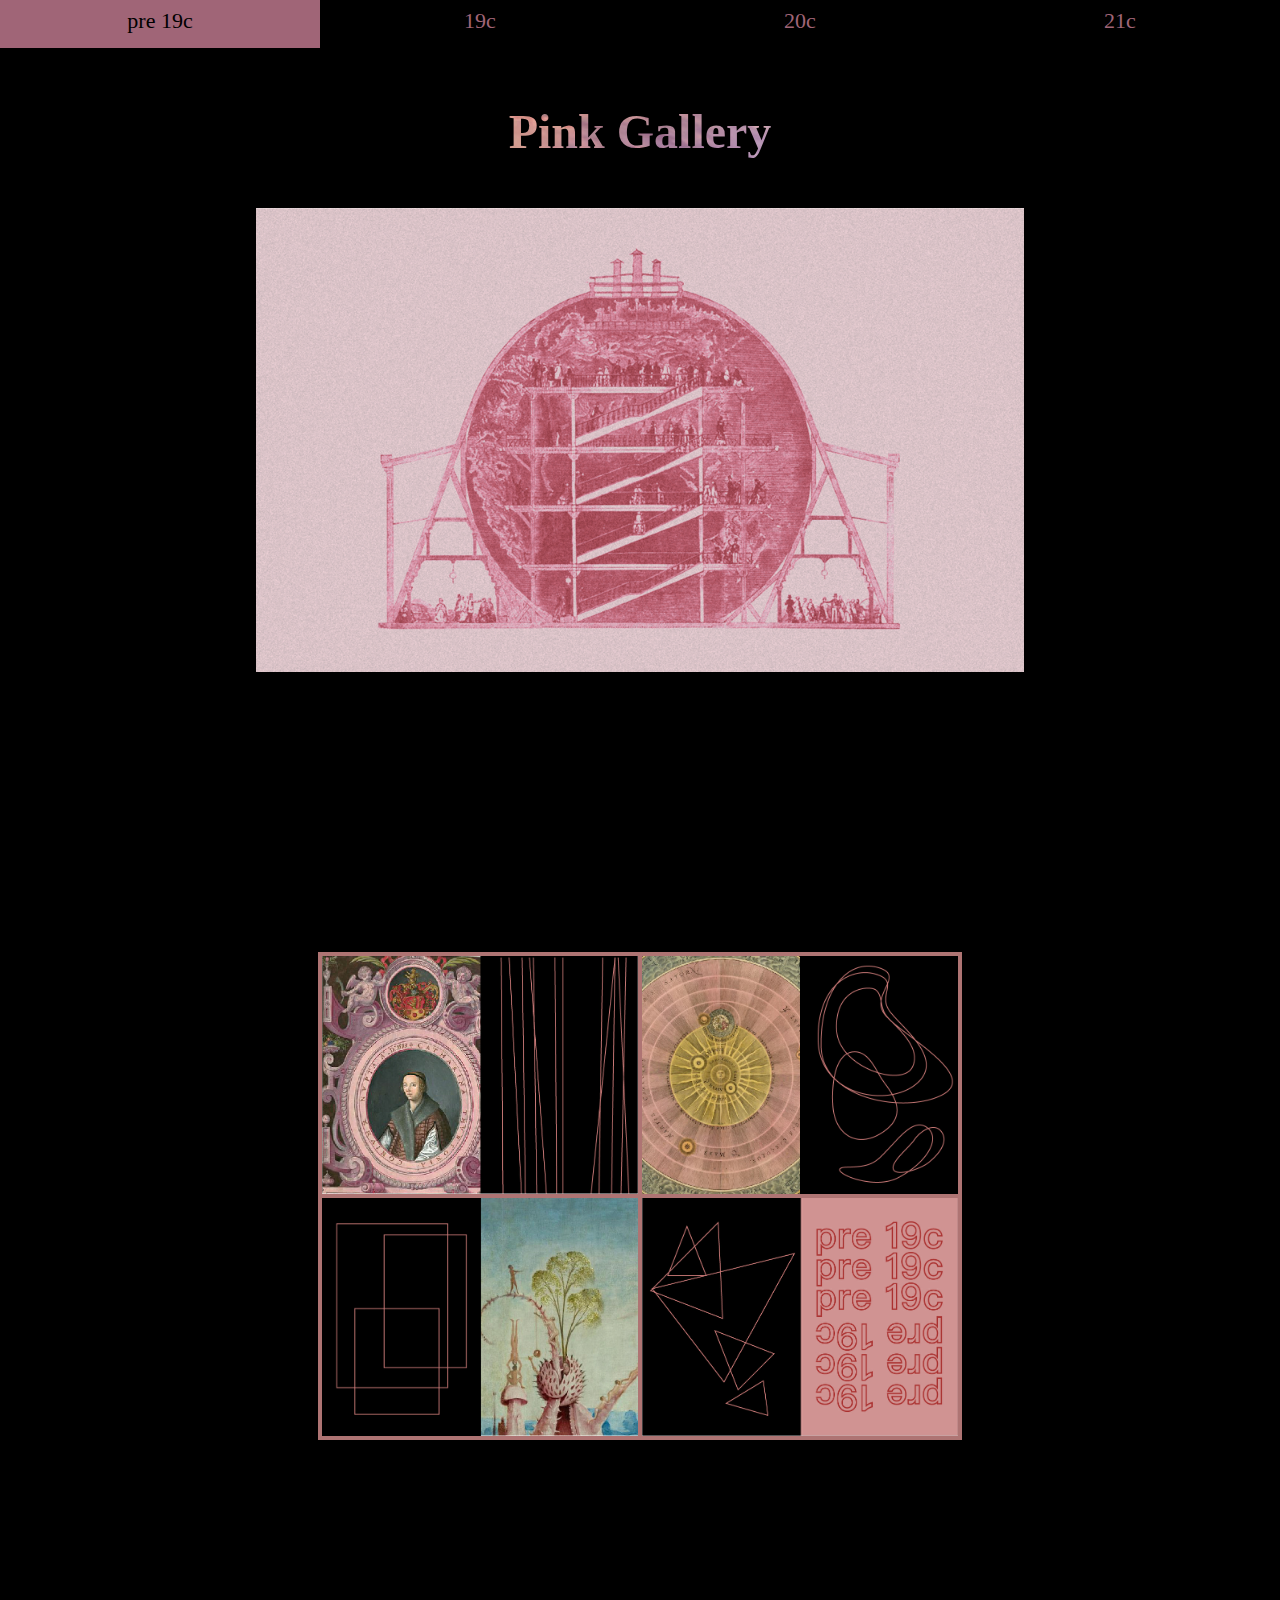
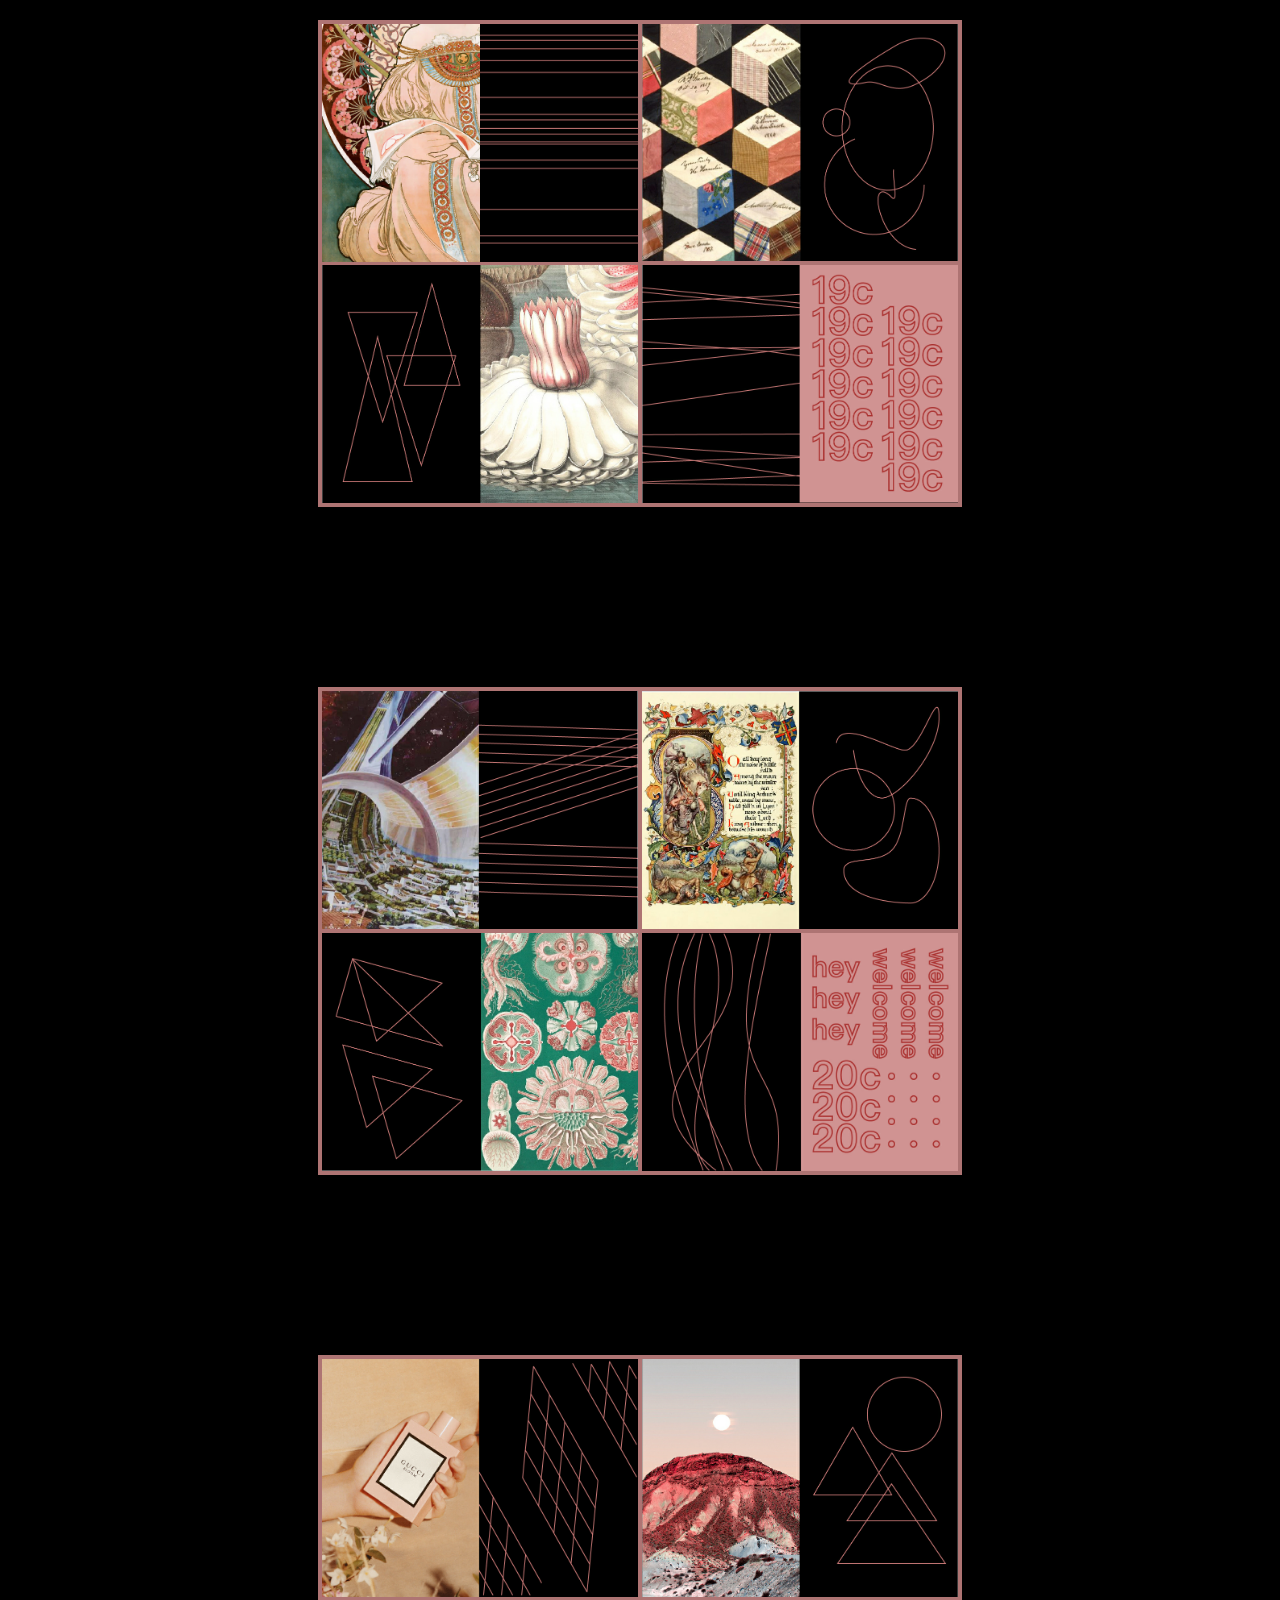
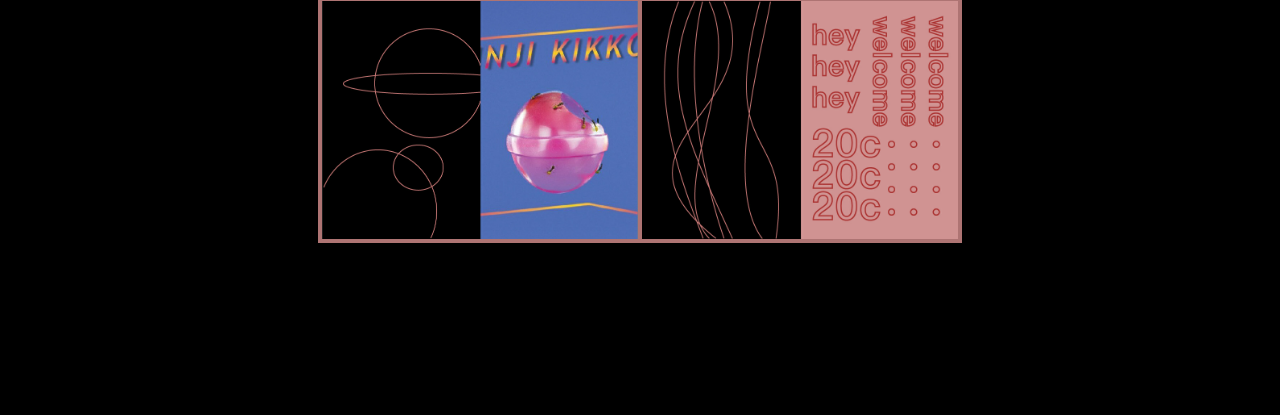
==== index.html @ cbc2d88f "update" ====
<head>
    <title>Pink Gallery</title>
    <link rel="stylesheet" href="css/css.css"/>
</head>
<body>
    <div class="root">
        <header>
            <div class="nav_items" id="nav_pre19c" data-index="0">pre 19c</div>
            <div class="nav_items" id="nav_19c" data-index="1">19c</div>
            <div class="nav_items" id="nav_20c" data-index="2">20c</div>
            <div class="nav_items" id="nav_21c" data-index="3">21c</div>
        </header>
        <div class="replace"></div>
        <div class="headline" id="headline">
            <p>Pink Gallery</p>
        </div>
        <div class="head_img_container"><img src="img/center.png"/></div>
        <div class="content_container">
            <div id="pre_19c" class="content_box">
                <div class="content">
                    <div class="content_description">
                        <h4>HZYTQL</h4>
                        <h5>HZY NB</h5>
                    </div>
                    <img src="img/pre19c1.png"/>
                </div>
                <div class="content">
                    <div class="content_description">
                        <h4>HZYTQL</h4>
                        <h5>HZY NB</h5>
                    </div>
                    <img src="img/pre19c2.png"/>
                </div>
                <div class="content">
                    <div class="content_description">
                        <h4>HZYTQL</h4>
                        <h5>HZY NB</h5>
                    </div>
                    <img src="img/pre19c3.png"/>
                </div>
                <div class="content">
                    <div class="content_description">
                        <h3>View all about<br>pre 19c</h3>
                    </div>
                    <img src="img/pre19c4.png"/>
                </div>
            </div>
        </div>
        <div class="content_container">
            <div id="19c" class="content_box">
                <div class="content">
                    <div class="content_description">
                        <h4>HZYTQL</h4>
                        <h5>HZY NB</h5>
                    </div>
                    <img src="img/19c1.png"/>
                </div>
                <div class="content">
                    <div class="content_description">
                        <h4>HZYTQL</h4>
                        <h5>HZY NB</h5>
                    </div>
                    <img src="img/19c2.png"/>
                </div>
                <div class="content">
                    <div class="content_description">
                        <h4>HZYTQL</h4>
                        <h5>HZY NB</h5>
                    </div>
                    <img src="img/19c3.png"/>
                </div>
                <div class="content">
                    <div class="content_description">
                        <h3>View all about<br>19c</h3>
                    </div>
                    <img src="img/19c4.png"/>
                </div>
            </div>
        </div>
        <div class="content_container">
            <div id="20c" class="content_box">
                <div class="content">
                    <div class="content_description">
                        <h4>HZYTQL</h4>
                        <h5>HZY NB</h5>
                    </div>
                    <img src="img/20c1.png"/>
                </div>
                <div class="content">
                    <div class="content_description">
                        <h4>HZYTQL</h4>
                        <h5>HZY NB</h5>
                    </div>
                    <img src="img/20c2.png"/>
                </div>
                <div class="content">
                    <div class="content_description">
                        <h4>HZYTQL</h4>
                        <h5>HZY NB</h5>
                    </div>
                    <img src="img/20c3.png"/>
                </div>
                <div class="content">
                    <div class="content_description">
                        <h3>View all about<br>20c</h3>
                    </div>
                    <img src="img/20c4.png"/>
                </div>
            </div>
        </div>
        <div class="content_container">
            <div id="21c" class="content_box">
                <div class="content">
                    <div class="content_description">
                        <h4>HZYTQL</h4>
                        <h5>HZY NB</h5>
                    </div>
                    <img src="img/21c1.png"/>
                </div>
                <div class="content">
                    <div class="content_description">
                        <h4>HZYTQL</h4>
                        <h5>HZY NB</h5>
                    </div>
                    <img src="img/21c2.png"/>
                </div>
                <div class="content">
                    <div class="content_description">
                        <h4>HZYTQL</h4>
                        <h5>HZY NB</h5>
                    </div>
                    <img src="img/21c3.png"/>
                </div>
                <div class="content">
                    <div class="content_description">
                        <h3>View all about<br>21c</h3>
                    </div>
                    <img src="img/20c4.png"/>
                </div>
            </div>
        </div>
        <footer></footer>
    </div>
<script src="js/scroll.js"></script>
</body>
---- css/css.css ----
@font-face {
    font-family: skia;
    src: url('../font/skia.woff');
}

body {
    background: black;
    color: white;
    transition: all .6s cubic-bezier(.33, .63, .65, .99);
    -webkit-font-smoothing: antialiased;
}

header {
    display: grid;
    grid-template-columns: 25% 25% 25% 25%;
    text-align: center;
    color: #a06577;
    background: rgba(0, 0, 0, 0.7);
    position: fixed;
    top: 0;
    left: 0;
    width: 100vw;
    height: 48px;
    transition: all .6s cubic-bezier(.33, .63, .65, .99);
    z-index: 100;
}

header:hover {
    background: black;
}

.nav_items:hover {
    background: #a06577;
    color: black;
}

.nav_items {
    padding-top: 8px;
    cursor: hand;
    height: 40px;
    font-size: 22px;
    transition: all .6s cubic-bezier(.33, .63, .65, .99);
}

.replace {
    height: 48px;
}

.headline {
    background-image: url("../img/linear.png");
    background-position: center;
    -webkit-background-clip: text;
    font-size: 48px;
    text-align: center;
    margin: 32px auto;
    font-weight: 700;
    height: 72px;
    color: transparent !important;
}

.headline > p {
    width: 100%;
    height: 100%;
    color: transparent !important;
}

.head_img_container {
    text-align: center;
    margin-bottom: 280px;
}

.head_img_container > img {
    width: 60vw;
}

.content_container {
    text-align: center;
    margin-top: 180px;
}

.content_box {
    margin: 0 auto;
    display: grid;
    grid-template-columns: 50% 50%;
    grid-template-rows: 50% 50%;
    border: 2px solid #ae7473;
    width: 50vw;
}

.content {
    position: relative;
    border: 2px solid #ae7473;
    background: black;
}

.content > img {
    width: 100%;
}

.content:hover .content_description {
    opacity: 1;
}

.content_description {
    opacity: 0;
    cursor: default;
    text-align: left;
    background: rgba(174, 116, 115, .8);
    width: 100%;
    height: 100%;
    position: absolute;
    transition: opacity .6s cubic-bezier(.33, .63, .65, .99);
}

.content_description > h3 {
    font-family: skia, Arial, sans-serif;
    font-size: 38px;
    margin-left: 18px;
    margin-top: 32px;
    line-height: 65px;
    font-weight: 100;
}

.content_description > h4 {
    font-family: skia, Arial, sans-serif;
    font-size: 30px;
    margin-left: 18px;
    margin-top: 32px;
    font-weight: 100;
}

.content_description > h5 {
    font-family: skia, Arial, sans-serif;
    font-size: 20px;
    margin-left: 18px;
    margin-top: 32px;
    font-weight: 100;
}

footer {
    height: 164px;
}
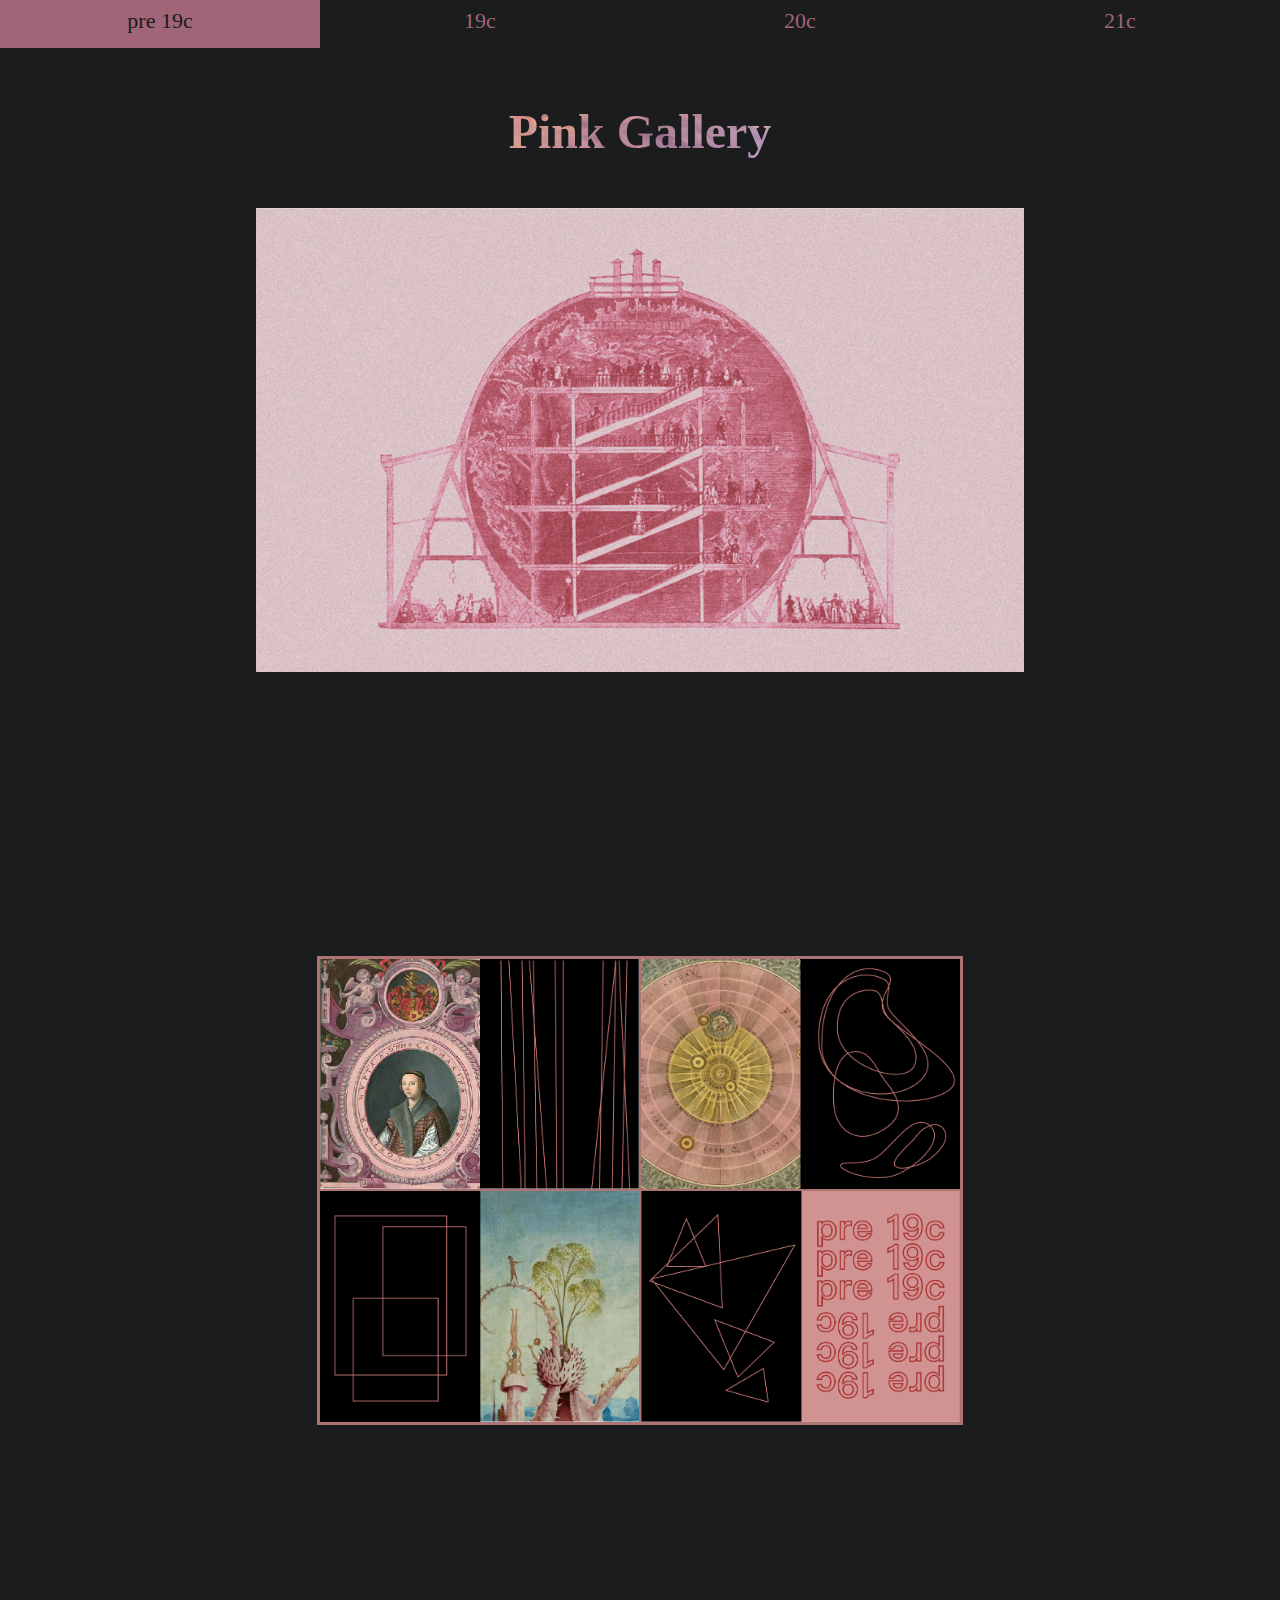
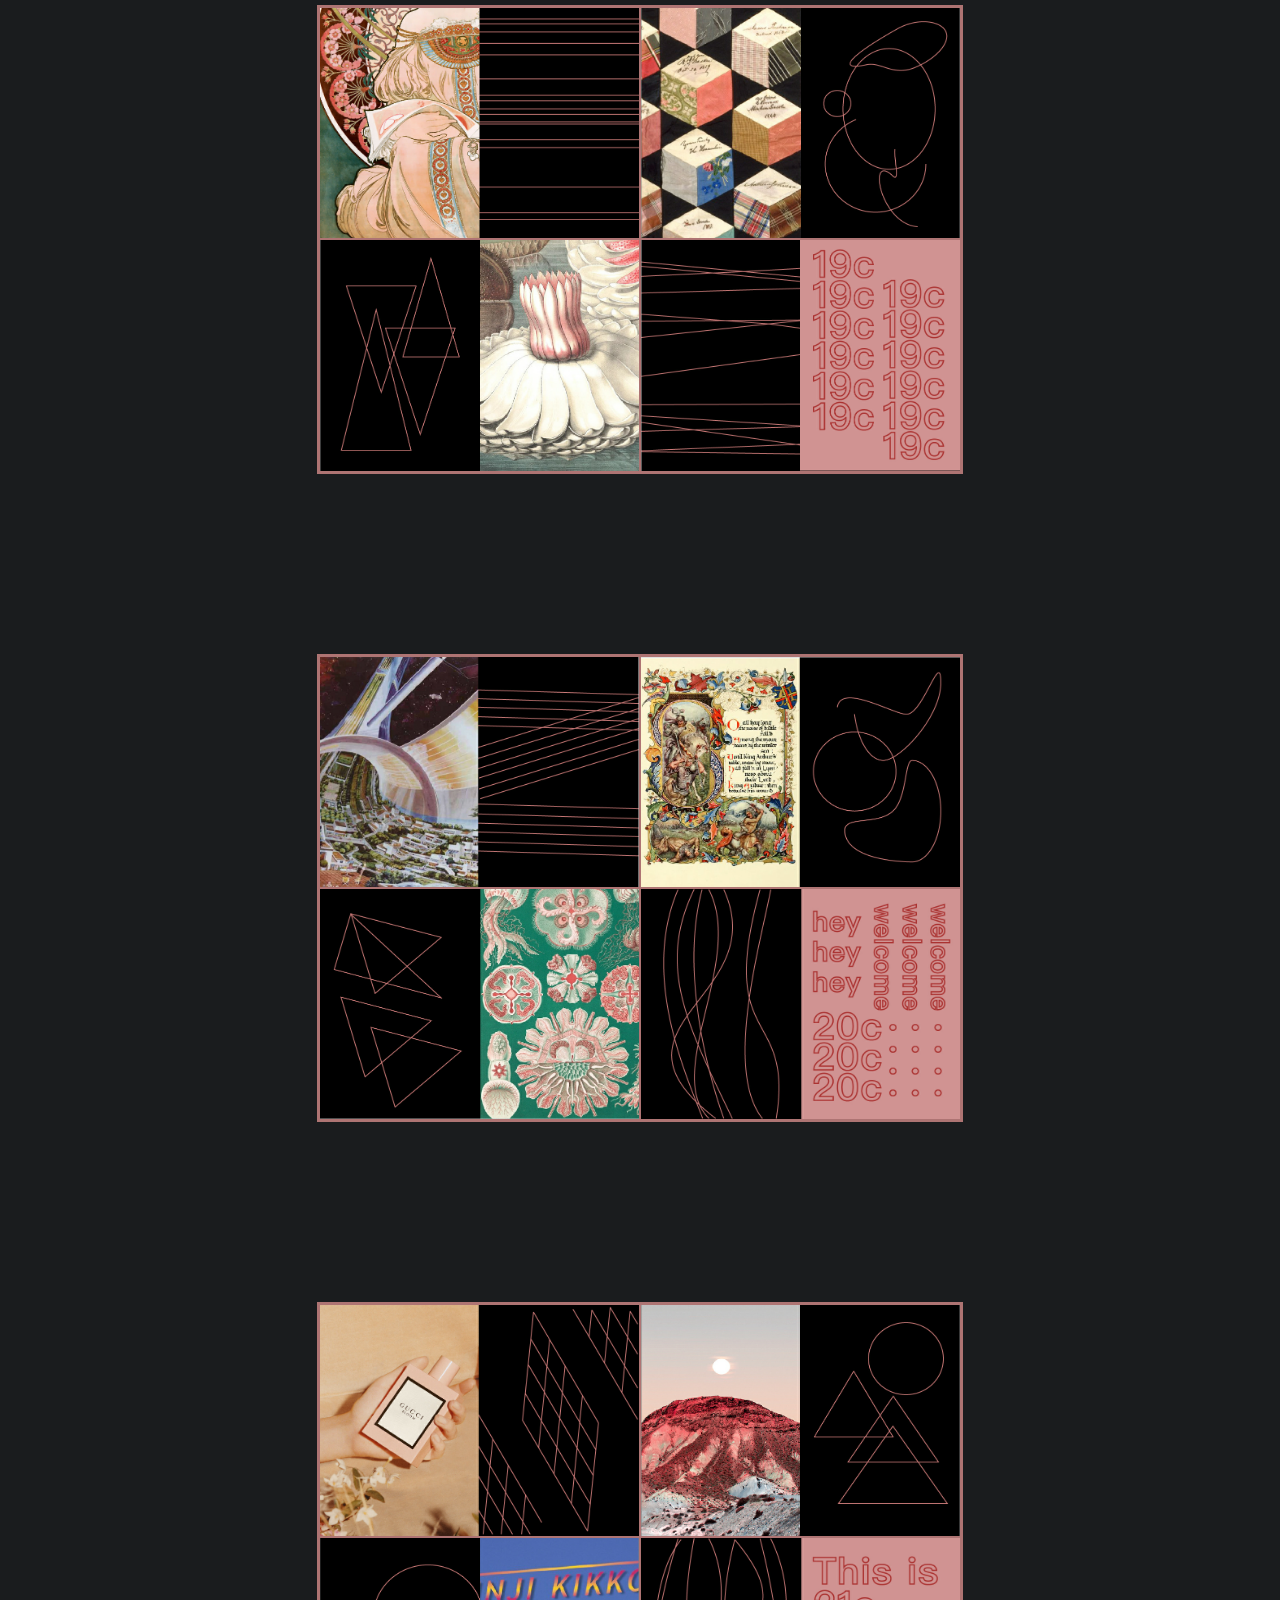
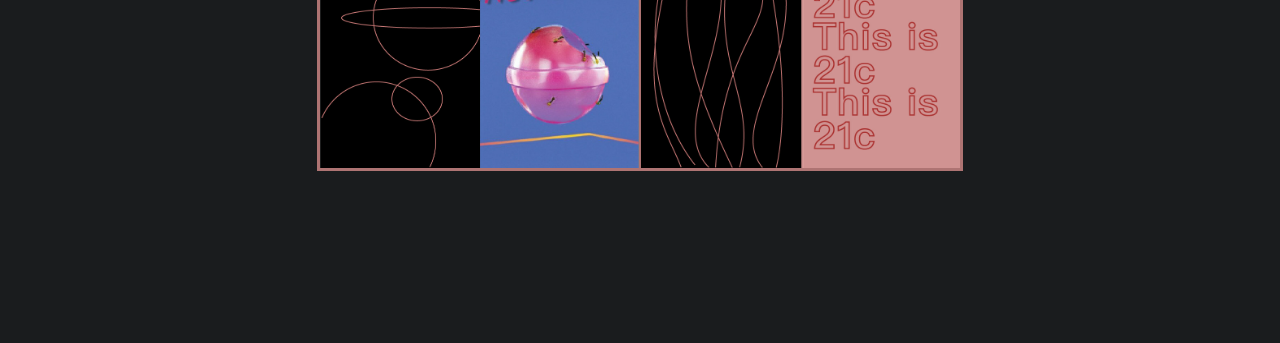
==== commit 71d9e140: "contentPage" ====
--- a/index.html
+++ b/index.html
@@ -1,145 +1,132 @@
+<!DOCTYPE html>
+<html>
 <head>
     <title>Pink Gallery</title>
     <link rel="stylesheet" href="css/css.css"/>
 </head>
 <body>
-    <div class="root">
-        <header>
-            <div class="nav_items" id="nav_pre19c" data-index="0">pre 19c</div>
-            <div class="nav_items" id="nav_19c" data-index="1">19c</div>
-            <div class="nav_items" id="nav_20c" data-index="2">20c</div>
-            <div class="nav_items" id="nav_21c" data-index="3">21c</div>
-        </header>
-        <div class="replace"></div>
-        <div class="headline" id="headline">
-            <p>Pink Gallery</p>
-        </div>
-        <div class="head_img_container"><img src="img/center.png"/></div>
-        <div class="content_container">
-            <div id="pre_19c" class="content_box">
-                <div class="content">
-                    <div class="content_description">
-                        <h4>HZYTQL</h4>
-                        <h5>HZY NB</h5>
-                    </div>
-                    <img src="img/pre19c1.png"/>
+<div class="root">
+    <header>
+        <div class="nav_items" id="nav_pre19c" data-index="0">pre 19c</div>
+        <div class="nav_items" id="nav_19c" data-index="1">19c</div>
+        <div class="nav_items" id="nav_20c" data-index="2">20c</div>
+        <div class="nav_items" id="nav_21c" data-index="3">21c</div>
+    </header>
+    <div class="replace"></div>
+    <div class="headline" id="headline">
+        <p>Pink Gallery</p>
+    </div>
+    <div class="head_img_container"><img src="img/center.png"/></div>
+    <div class="content_container">
+        <div id="pre_19c" class="content_box">
+            <div class="content content_border1" style="background-image: url('img/pre19c1.png')">
+                <div class="content_description">
+                    <h4>HZYTQL</h4>
+                    <h5>HZY NB</h5>
                 </div>
-                <div class="content">
-                    <div class="content_description">
-                        <h4>HZYTQL</h4>
-                        <h5>HZY NB</h5>
-                    </div>
-                    <img src="img/pre19c2.png"/>
+            </div>
+            <div class="content content_border2" style="background-image: url('img/pre19c2.png')">
+                <div class="content_description">
+                    <h4>HZYTQL</h4>
+                    <h5>HZY NB</h5>
                 </div>
-                <div class="content">
-                    <div class="content_description">
-                        <h4>HZYTQL</h4>
-                        <h5>HZY NB</h5>
-                    </div>
-                    <img src="img/pre19c3.png"/>
+            </div>
+            <div class="content content_border3" style="background-image: url('img/pre19c3.png')">
+                <div class="content_description">
+                    <h4>HZYTQL</h4>
+                    <h5>HZY NB</h5>
                 </div>
-                <div class="content">
-                    <div class="content_description">
-                        <h3>View all about<br>pre 19c</h3>
-                    </div>
-                    <img src="img/pre19c4.png"/>
+            </div>
+            <div class="content content_border4" style="background-image: url('img/pre19c4.png')">
+                <div class="content_description">
+                    <h3>View all about<br>pre 19c</h3>
                 </div>
             </div>
         </div>
-        <div class="content_container">
-            <div id="19c" class="content_box">
-                <div class="content">
-                    <div class="content_description">
-                        <h4>HZYTQL</h4>
-                        <h5>HZY NB</h5>
-                    </div>
-                    <img src="img/19c1.png"/>
+    </div>
+    <div class="content_container">
+        <div id="19c" class="content_box">
+            <div class="content content_border1" style="background-image: url('img/19c1.png')">
+                <div class="content_description">
+                    <h4>HZYTQL</h4>
+                    <h5>HZY NB</h5>
                 </div>
-                <div class="content">
-                    <div class="content_description">
-                        <h4>HZYTQL</h4>
-                        <h5>HZY NB</h5>
-                    </div>
-                    <img src="img/19c2.png"/>
+            </div>
+            <div class="content content_border2" style="background-image: url('img/19c2.png')">
+                <div class="content_description">
+                    <h4>HZYTQL</h4>
+                    <h5>HZY NB</h5>
                 </div>
-                <div class="content">
-                    <div class="content_description">
-                        <h4>HZYTQL</h4>
-                        <h5>HZY NB</h5>
-                    </div>
-                    <img src="img/19c3.png"/>
+            </div>
+            <div class="content content_border3" style="background-image: url('img/19c3.png')">
+                <div class="content_description">
+                    <h4>HZYTQL</h4>
+                    <h5>HZY NB</h5>
                 </div>
-                <div class="content">
-                    <div class="content_description">
-                        <h3>View all about<br>19c</h3>
-                    </div>
-                    <img src="img/19c4.png"/>
+            </div>
+            <div class="content content_border4" style="background-image: url('img/19c4.png')">
+                <div class="content_description">
+                    <h3>View all about<br>19c</h3>
                 </div>
             </div>
         </div>
-        <div class="content_container">
-            <div id="20c" class="content_box">
-                <div class="content">
-                    <div class="content_description">
-                        <h4>HZYTQL</h4>
-                        <h5>HZY NB</h5>
-                    </div>
-                    <img src="img/20c1.png"/>
+    </div>
+    <div class="content_container">
+        <div id="20c" class="content_box">
+            <div class="content content_border1" style="background-image: url('img/20c1.png')">
+                <div class="content_description">
+                    <h4>HZYTQL</h4>
+                    <h5>HZY NB</h5>
                 </div>
-                <div class="content">
-                    <div class="content_description">
-                        <h4>HZYTQL</h4>
-                        <h5>HZY NB</h5>
-                    </div>
-                    <img src="img/20c2.png"/>
+            </div>
+            <div class="content content_border2" style="background-image: url('img/20c2.png')">
+                <div class="content_description">
+                    <h4>HZYTQL</h4>
+                    <h5>HZY NB</h5>
                 </div>
-                <div class="content">
-                    <div class="content_description">
-                        <h4>HZYTQL</h4>
-                        <h5>HZY NB</h5>
-                    </div>
-                    <img src="img/20c3.png"/>
+            </div>
+            <div class="content content_border3" style="background-image: url('img/20c3.png')">
+                <div class="content_description">
+                    <h4>HZYTQL</h4>
+                    <h5>HZY NB</h5>
                 </div>
-                <div class="content">
-                    <div class="content_description">
-                        <h3>View all about<br>20c</h3>
-                    </div>
-                    <img src="img/20c4.png"/>
+            </div>
+            <div class="content content_border4" style="background-image: url('img/20c4.png')">
+                <div class="content_description">
+                    <h3>View all about<br>20c</h3>
                 </div>
             </div>
         </div>
-        <div class="content_container">
-            <div id="21c" class="content_box">
-                <div class="content">
-                    <div class="content_description">
-                        <h4>HZYTQL</h4>
-                        <h5>HZY NB</h5>
-                    </div>
-                    <img src="img/21c1.png"/>
+    </div>
+    <div class="content_container">
+        <div id="21c" class="content_box">
+            <div class="content content_border1" style="background-image: url('img/21c1.png')">
+                <div class="content_description">
+                    <h4>HZYTQL</h4>
+                    <h5>HZY NB</h5>
                 </div>
-                <div class="content">
-                    <div class="content_description">
-                        <h4>HZYTQL</h4>
-                        <h5>HZY NB</h5>
-                    </div>
-                    <img src="img/21c2.png"/>
+            </div>
+            <div class="content content_border2" style="background-image: url('img/21c2.png')">
+                <div class="content_description">
+                    <h4>HZYTQL</h4>
+                    <h5>HZY NB</h5>
                 </div>
-                <div class="content">
-                    <div class="content_description">
-                        <h4>HZYTQL</h4>
-                        <h5>HZY NB</h5>
-                    </div>
-                    <img src="img/21c3.png"/>
+            </div>
+            <div class="content content_border3" style="background-image: url('img/21c3.png')">
+                <div class="content_description">
+                    <h4>HZYTQL</h4>
+                    <h5>HZY NB</h5>
                 </div>
-                <div class="content">
-                    <div class="content_description">
-                        <h3>View all about<br>21c</h3>
-                    </div>
-                    <img src="img/20c4.png"/>
+            </div>
+            <div class="content content_border4" style="background-image: url('img/21c4.png')">
+                <div class="content_description">
+                    <h3>View all about<br>21c</h3>
                 </div>
             </div>
         </div>
-        <footer></footer>
     </div>
+    <footer></footer>
+</div>
 <script src="js/scroll.js"></script>
-</body>+</body>
+</html>
--- a/css/css.css
+++ b/css/css.css
@@ -3,8 +3,23 @@
     src: url('../font/skia.woff');
 }
 
+@font-face {
+    font-family: PingFang;
+    src: url('../font/PingFang.woff');
+}
+
+@font-face {
+    font-family: skia2;
+    src: url('../font/skia.woff2');
+}
+
+@font-face {
+    font-family: PingFang2;
+    src: url('../font/PingFang.woff2');
+}
+
 body {
-    background: black;
+    background: #1A1C1E;
     color: white;
     transition: all .6s cubic-bezier(.33, .63, .65, .99);
     -webkit-font-smoothing: antialiased;
@@ -15,7 +30,7 @@
     grid-template-columns: 25% 25% 25% 25%;
     text-align: center;
     color: #a06577;
-    background: rgba(0, 0, 0, 0.7);
+    background: rgba(26, 28, 30, 0.7);
     position: fixed;
     top: 0;
     left: 0;
@@ -26,19 +41,19 @@
 }
 
 header:hover {
-    background: black;
+    background: #1A1C1E;
 }
 
 .nav_items:hover {
     background: #a06577;
-    color: black;
+    color: #1A1C1E;
 }
 
 .nav_items {
     padding-top: 8px;
-    cursor: hand;
     height: 40px;
     font-size: 22px;
+    cursor: pointer;
     transition: all .6s cubic-bezier(.33, .63, .65, .99);
 }
 
@@ -83,14 +98,36 @@
     display: grid;
     grid-template-columns: 50% 50%;
     grid-template-rows: 50% 50%;
-    border: 2px solid #ae7473;
+    border: 0.3vw solid #ae7473;
     width: 50vw;
+}
+
+.content_border1 {
+    border-right: 0.15vw solid #ae7473;
+    border-bottom: 0.15vw solid #ae7473;
+}
+
+.content_border2 {
+    border-left: 0.15vw solid #ae7473;
+    border-bottom: 0.15vw solid #ae7473;
+}
+
+.content_border3 {
+    border-right: 0.15vw solid #ae7473;
+    border-top: 0.15vw solid #ae7473;
+}
+
+.content_border4 {
+    border-left: 0.15vw solid #ae7473;
+    border-top: 0.15vw solid #ae7473;
 }
 
 .content {
     position: relative;
-    border: 2px solid #ae7473;
-    background: black;
+    background: #1A1C1E;
+    background-size: 100% 100%;
+    width: 24.9vw;
+    height: 18vw;
 }
 
 .content > img {
@@ -113,7 +150,7 @@
 }
 
 .content_description > h3 {
-    font-family: skia, Arial, sans-serif;
+    font-family: skia2, skia, Arial, sans-serif;
     font-size: 38px;
     margin-left: 18px;
     margin-top: 32px;
@@ -122,7 +159,7 @@
 }
 
 .content_description > h4 {
-    font-family: skia, Arial, sans-serif;
+    font-family: skia2, skia, Arial, sans-serif;
     font-size: 30px;
     margin-left: 18px;
     margin-top: 32px;
@@ -130,7 +167,7 @@
 }
 
 .content_description > h5 {
-    font-family: skia, Arial, sans-serif;
+    font-family: skia2, skia, Arial, sans-serif;
     font-size: 20px;
     margin-left: 18px;
     margin-top: 32px;
@@ -139,4 +176,56 @@
 
 footer {
     height: 164px;
+}
+
+.page_title {
+    font-family: skia2, skia, Arial, sans-serif;
+    font-size: 38px;
+    margin-top: 64px;
+    color: #F9E1E9;
+    font-weight: 100;
+    text-align: center;
+}
+
+.page_title > p {
+    margin: 12px auto;
+}
+
+.page_big_img_container {
+    text-align: center;
+}
+
+.page_big_img_container > img {
+    width: 60vw;
+}
+
+.page_subtitle {
+    margin-top: 180px;
+    font-family: skia2, skia, Arial, sans-serif;
+    color: #772D41;
+    line-height: 46px;
+    text-align: center;
+    font-size: 38px;
+}
+
+.color_block_container {
+    text-align: center;
+    height: 10vw;
+}
+
+.color_block_grid {
+    display: grid;
+    grid-template-columns: 20% 20% 20% 20% 20%;
+    width: 50vw;
+    margin: 0 auto;
+}
+
+.color_block {
+    width: 10vw;
+    height: 10vw;
+}
+
+.page_details {
+    margin-top: 48px;
+
 }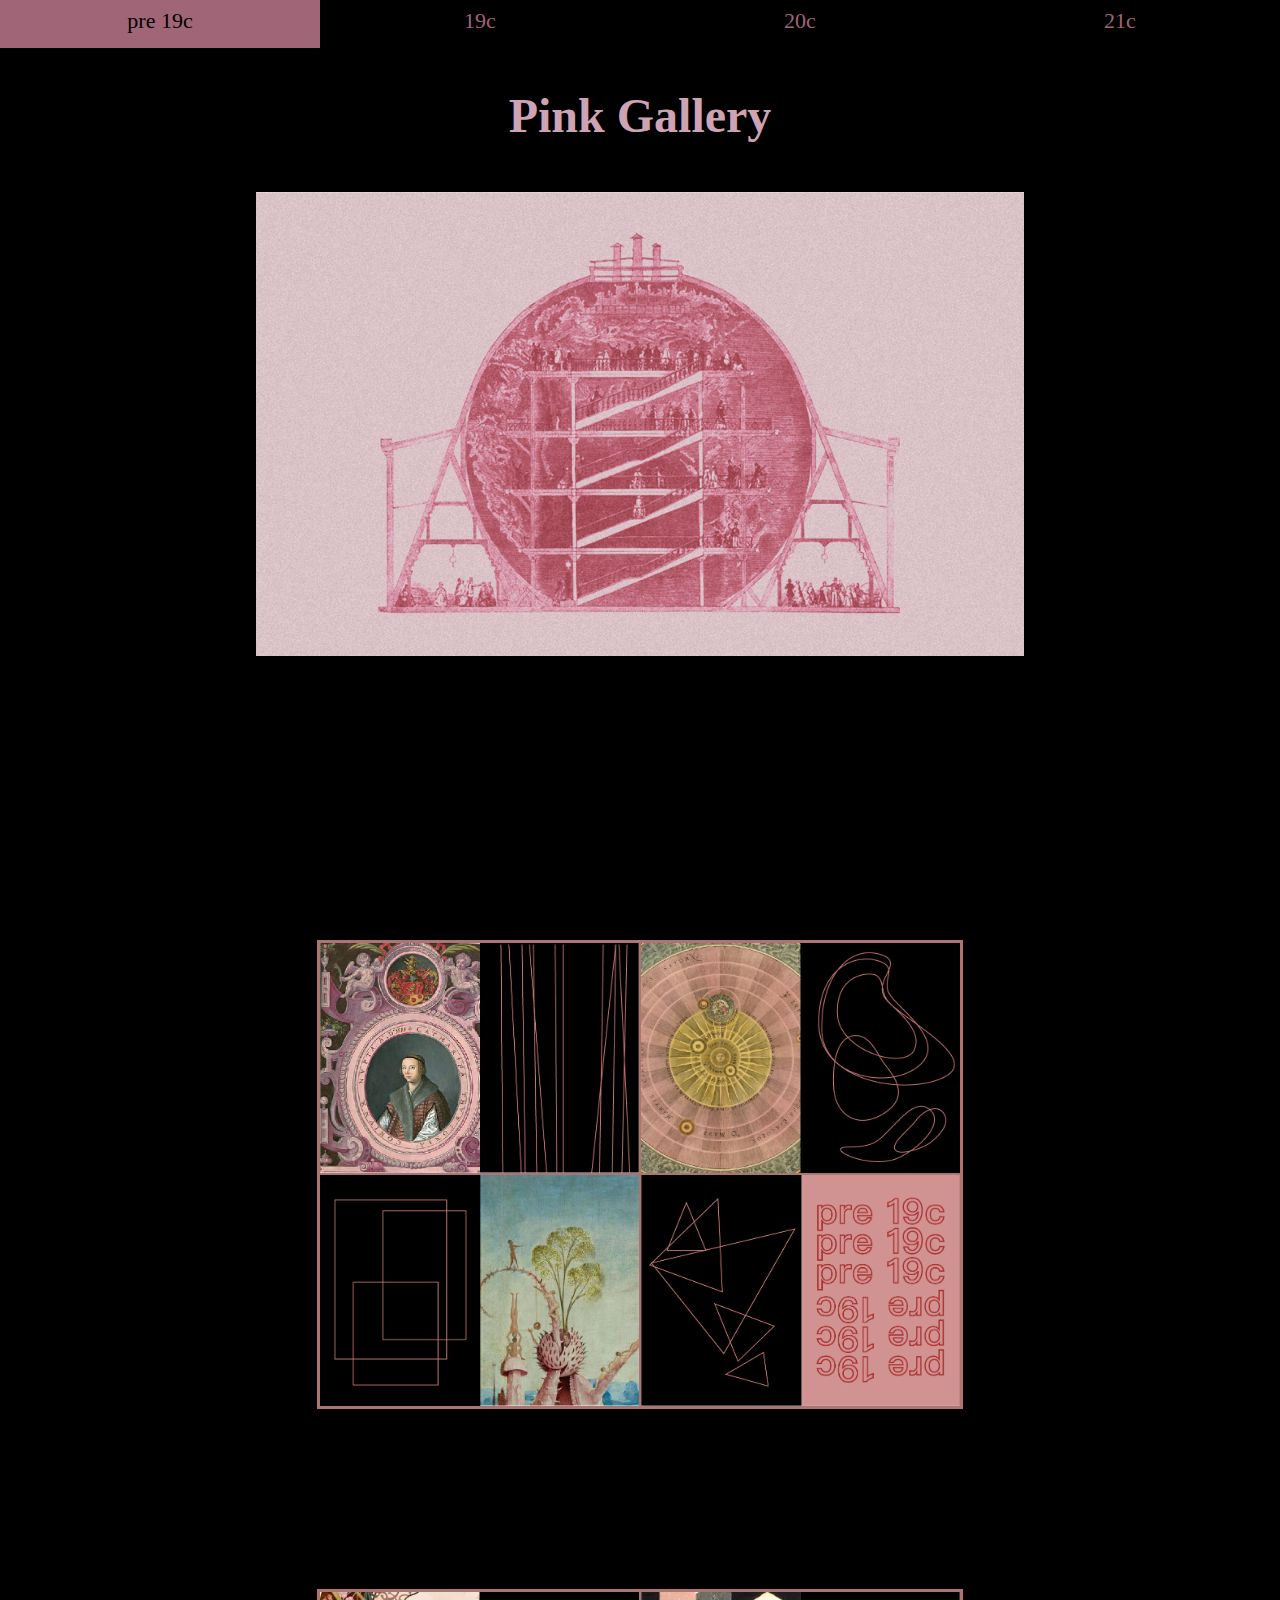
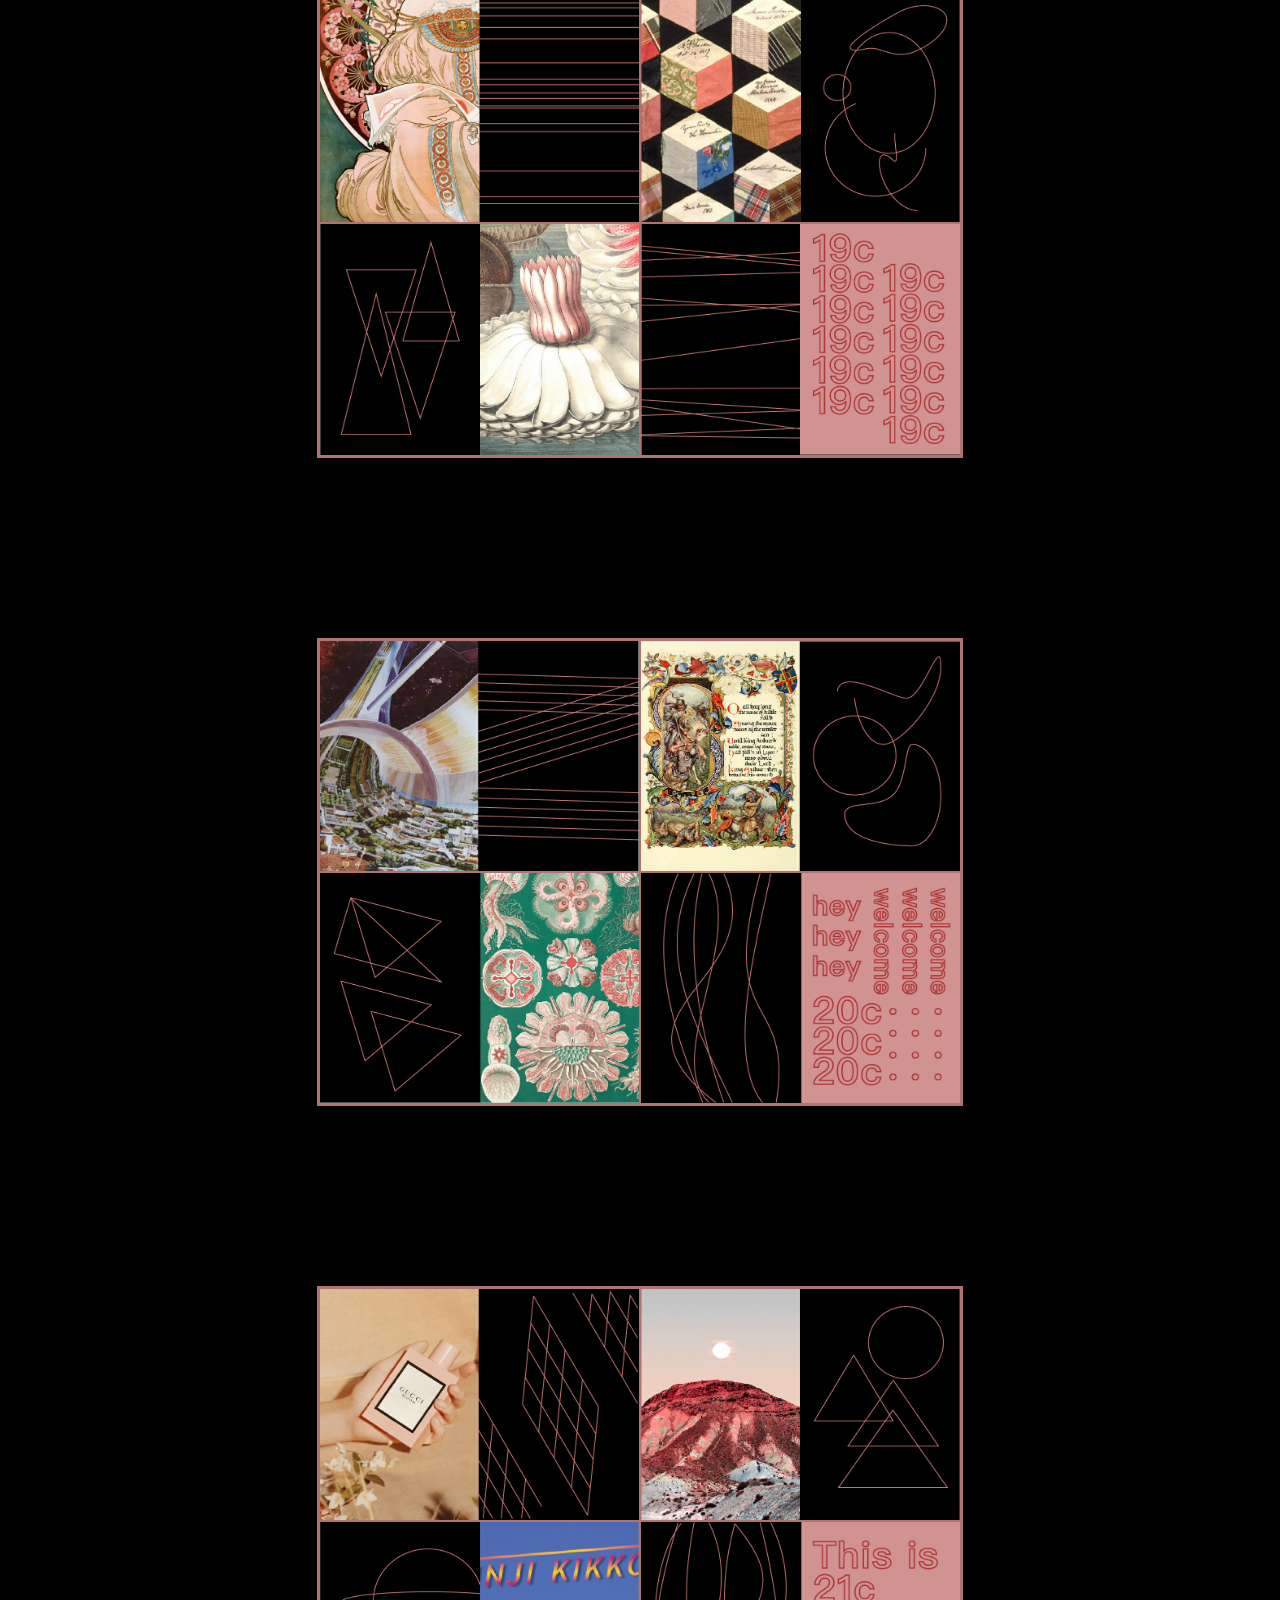
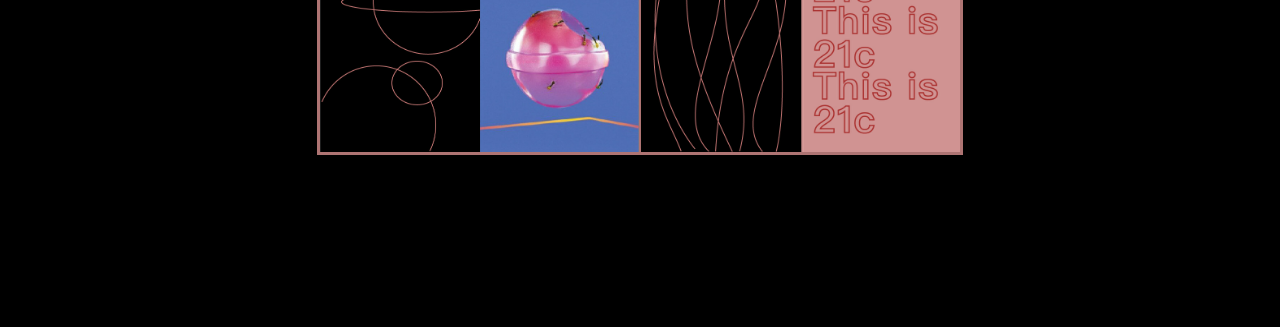
==== commit d2b198a2: "render Support" ====
--- a/index.html
+++ b/index.html
@@ -13,9 +13,7 @@
         <div class="nav_items" id="nav_21c" data-index="3">21c</div>
     </header>
     <div class="replace"></div>
-    <div class="headline" id="headline">
-        <p>Pink Gallery</p>
-    </div>
+    <div class="headline" id="headline">Pink Gallery</div>
     <div class="head_img_container"><img src="img/center.png"/></div>
     <div class="content_container">
         <div id="pre_19c" class="content_box">
--- a/css/css.css
+++ b/css/css.css
@@ -19,7 +19,7 @@
 }
 
 body {
-    background: #1A1C1E;
+    background: black;
     color: white;
     transition: all .6s cubic-bezier(.33, .63, .65, .99);
     -webkit-font-smoothing: antialiased;
@@ -41,12 +41,12 @@
 }
 
 header:hover {
-    background: #1A1C1E;
+    background: black;
 }
 
 .nav_items:hover {
     background: #a06577;
-    color: #1A1C1E;
+    color: black;
 }
 
 .nav_items {
@@ -62,21 +62,12 @@
 }
 
 .headline {
-    background-image: url("../img/linear.png");
-    background-position: center;
-    -webkit-background-clip: text;
     font-size: 48px;
     text-align: center;
     margin: 32px auto;
     font-weight: 700;
     height: 72px;
-    color: transparent !important;
-}
-
-.headline > p {
-    width: 100%;
-    height: 100%;
-    color: transparent !important;
+    color: #cea3b4;
 }
 
 .head_img_container {
@@ -124,7 +115,7 @@
 
 .content {
     position: relative;
-    background: #1A1C1E;
+    background: black;
     background-size: 100% 100%;
     width: 24.9vw;
     height: 18vw;
@@ -227,5 +218,75 @@
 
 .page_details {
     margin-top: 48px;
-
+}
+
+#page_scroll {
+    position: relative;
+}
+
+#page_scroll::-webkit-scrollbar-track {
+    -webkit-box-shadow: inset 0 0 6px rgba(0, 0, 0, 0.3);
+    border-radius: 10px;
+    background-color: #1A1C1E;
+}
+
+#page_scroll::-webkit-scrollbar {
+    width: 12px;
+    background-color: #1A1C1E;
+}
+
+#page_scroll::-webkit-scrollbar-thumb {
+    border-radius: 10px;
+    -webkit-box-shadow: inset 0 0 6px rgba(113, 80, 89, .3);
+    background-color: #715059;
+}
+
+.page_details > p {
+    position: relative;
+    min-height: 720px;
+    width: 100%;
+    font-family: PingFang2, PingFang, Arial, sans-serif;
+    color: #B5939B;
+    line-height: 48pt;
+    font-size: 36pt;
+    word-wrap: break-word;
+    margin-top: 0;
+}
+
+.page_details {
+    height: 505px;
+    overflow-y: scroll;
+    overflow-x: hidden;
+    margin: 0 12vw;
+}
+
+.more_ul {
+    position: relative;
+    list-style-type: none;
+    display: block;
+    width: 100%;
+    height: 100%;
+    margin: 0;
+}
+
+.more_ul > li {
+    position: absolute;
+    display: inline-block;
+    width: 40vw;
+    margin: 0;
+}
+
+.more_ul > li > img {
+    width: 100%;
+}
+
+.more_ul_container {
+    width: 80vw;
+    height: 40vw;
+    margin: 144px 10vw 0 10vw;
+}
+
+.more_container_active {
+    z-index: 200;
+    transform: scale(1.15, 1.15);
 }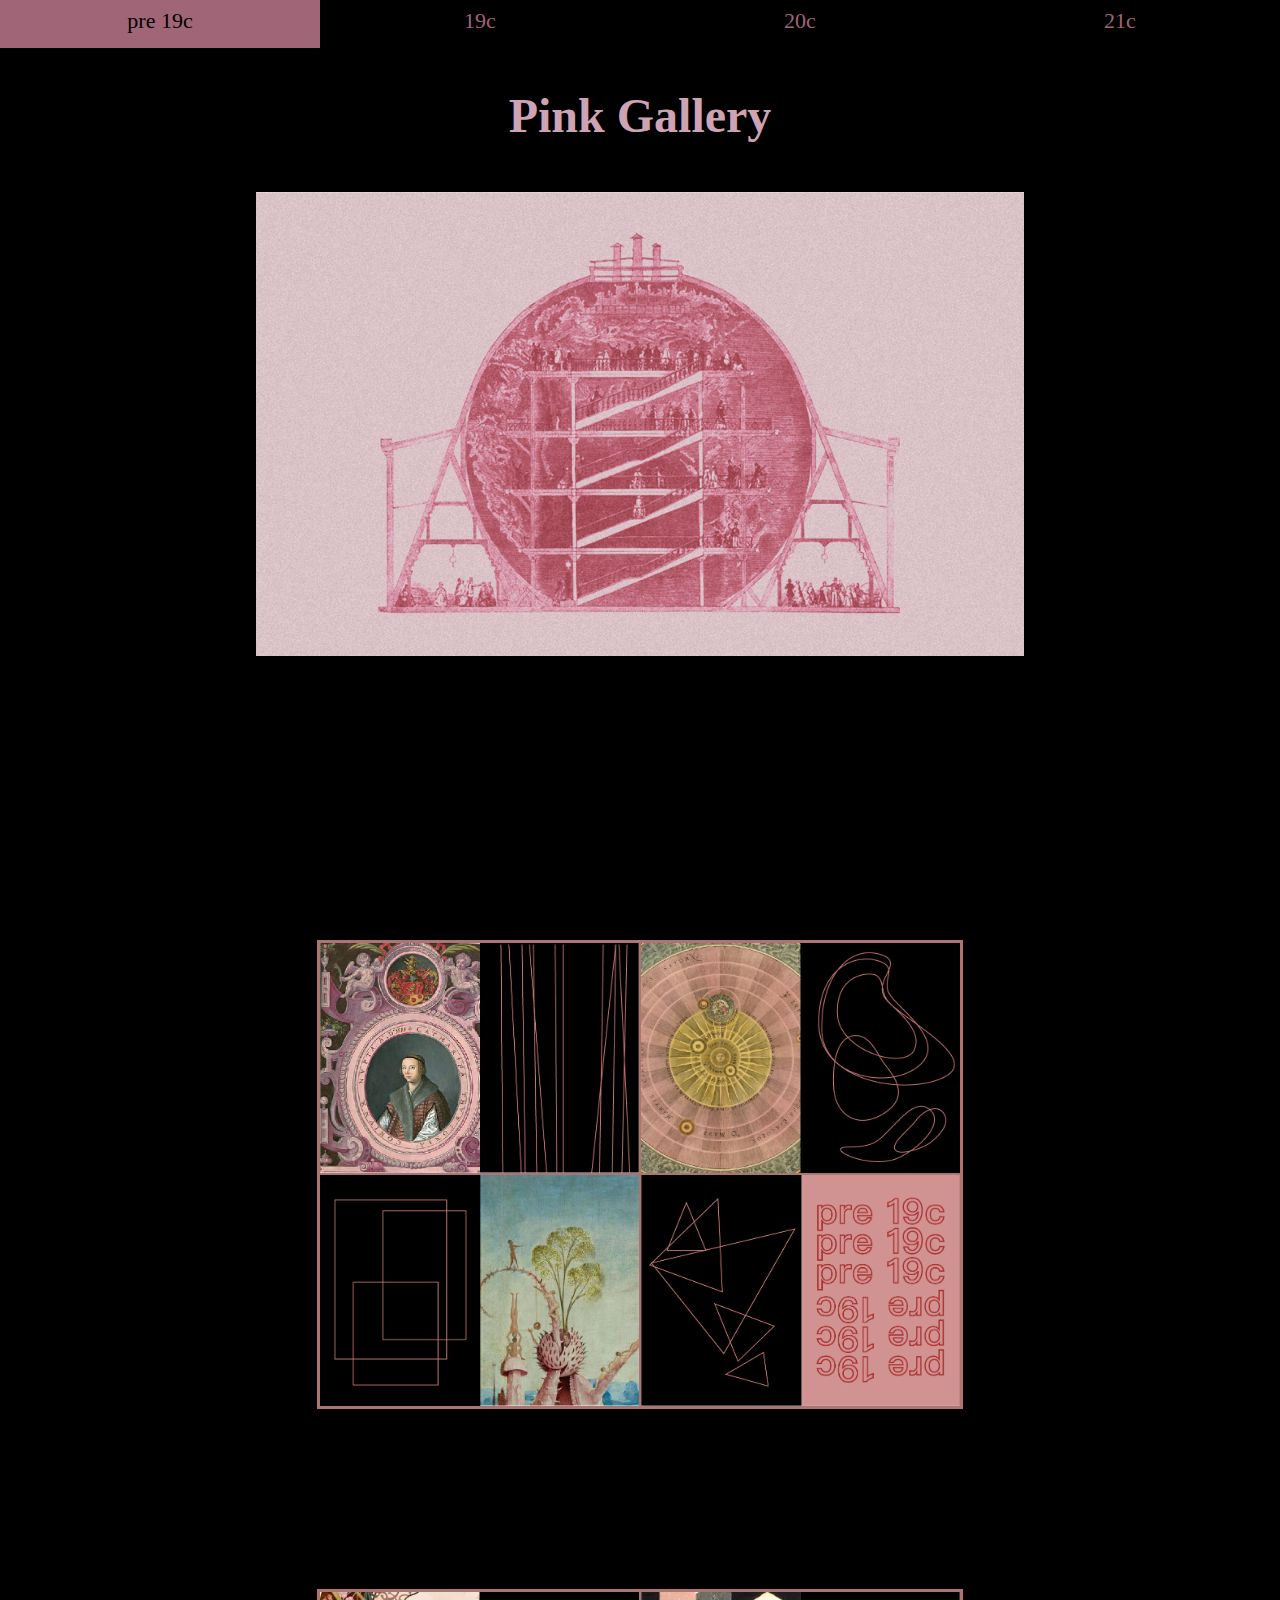
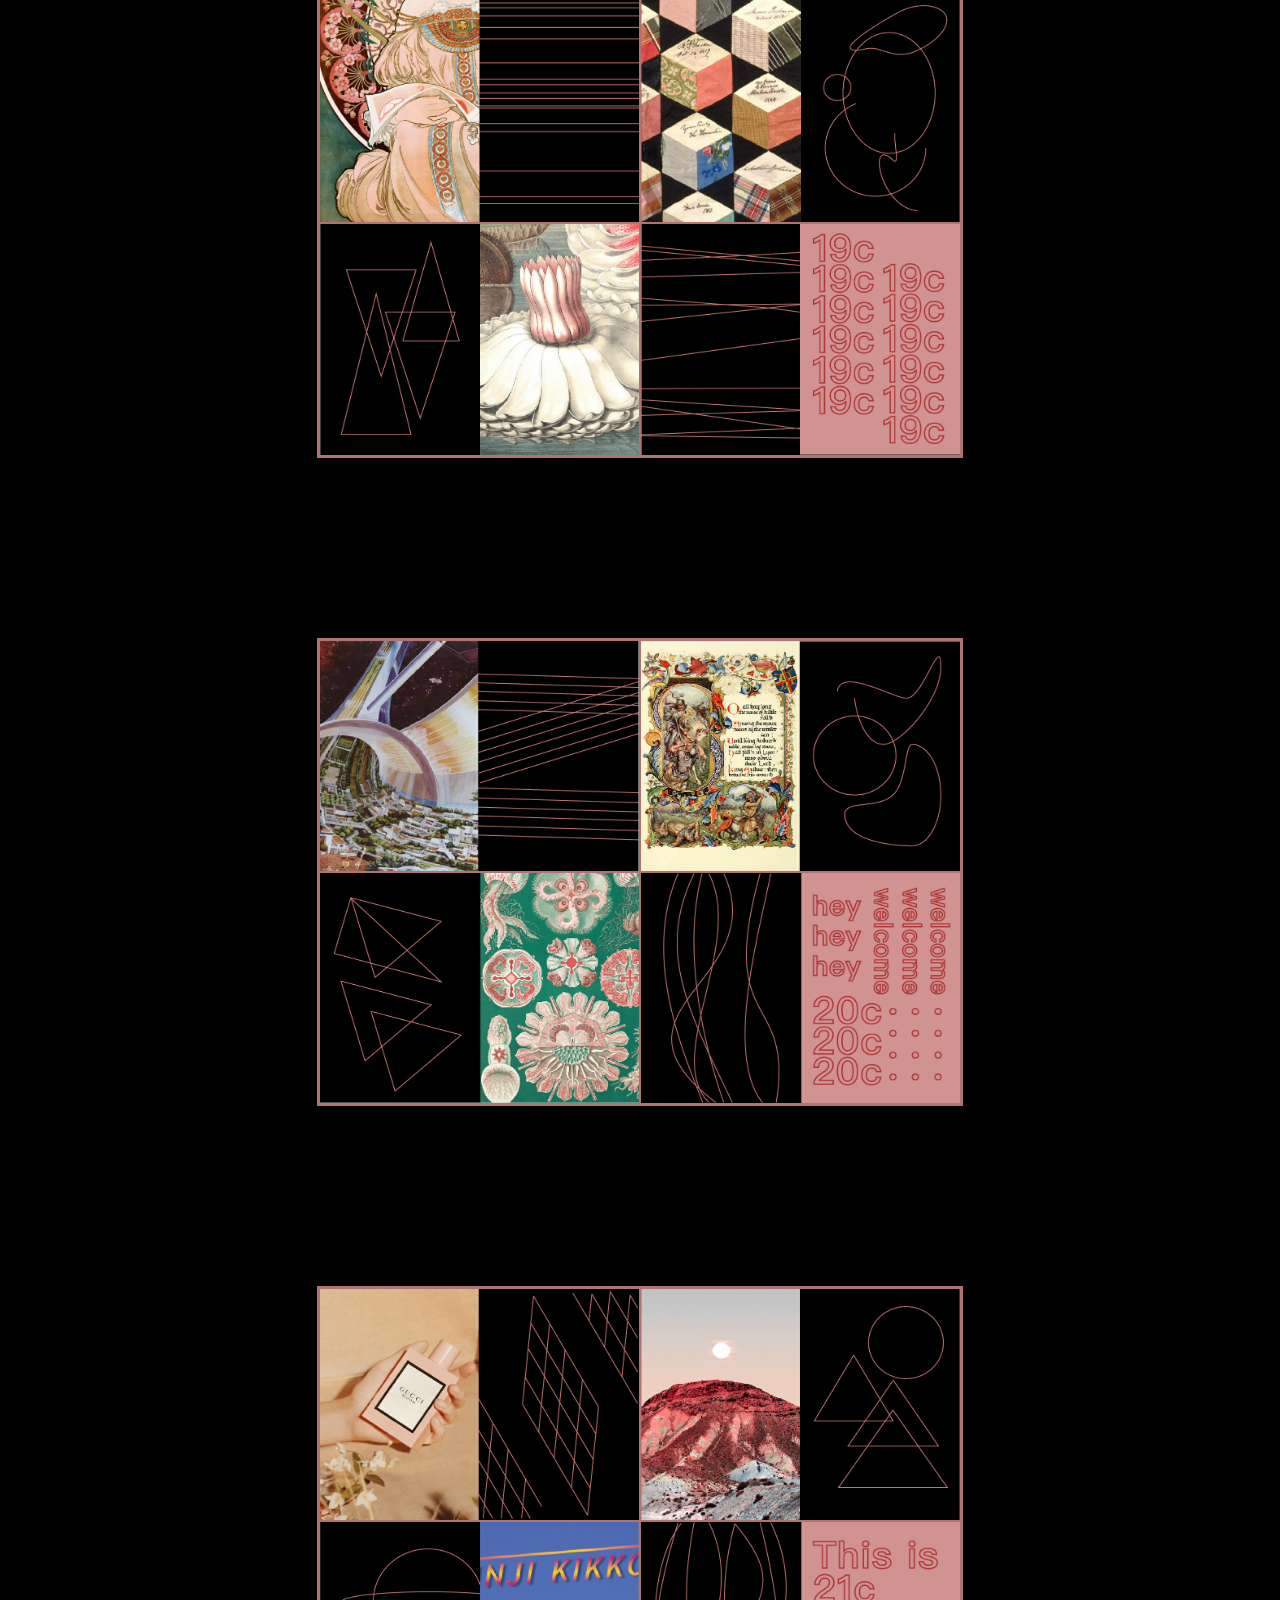
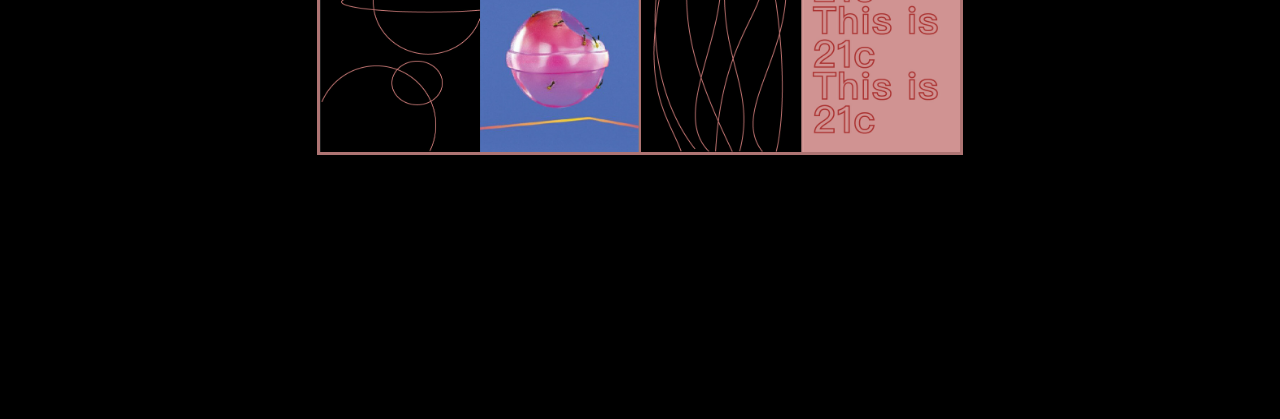
==== commit 569304ae: "img add" ====
--- a/index.html
+++ b/index.html
@@ -17,24 +17,30 @@
     <div class="head_img_container"><img src="img/center.png"/></div>
     <div class="content_container">
         <div id="pre_19c" class="content_box">
+            <a href="content.html?c=0&y=1">
             <div class="content content_border1" style="background-image: url('img/pre19c1.png')">
                 <div class="content_description">
                     <h4>HZYTQL</h4>
                     <h5>HZY NB</h5>
                 </div>
             </div>
+            </a>
+            <a href="content.html?c=0&y=2">
             <div class="content content_border2" style="background-image: url('img/pre19c2.png')">
                 <div class="content_description">
                     <h4>HZYTQL</h4>
                     <h5>HZY NB</h5>
                 </div>
             </div>
+            </a>
+            <a href="content.html?c=0&y=3">
             <div class="content content_border3" style="background-image: url('img/pre19c3.png')">
                 <div class="content_description">
                     <h4>HZYTQL</h4>
                     <h5>HZY NB</h5>
                 </div>
             </div>
+            </a>
             <div class="content content_border4" style="background-image: url('img/pre19c4.png')">
                 <div class="content_description">
                     <h3>View all about<br>pre 19c</h3>
@@ -44,24 +50,30 @@
     </div>
     <div class="content_container">
         <div id="19c" class="content_box">
+            <a href="content.html?c=1&y=1">
             <div class="content content_border1" style="background-image: url('img/19c1.png')">
                 <div class="content_description">
                     <h4>HZYTQL</h4>
                     <h5>HZY NB</h5>
                 </div>
             </div>
+            </a>
+            <a href="content.html?c=1&y=2">
             <div class="content content_border2" style="background-image: url('img/19c2.png')">
                 <div class="content_description">
                     <h4>HZYTQL</h4>
                     <h5>HZY NB</h5>
                 </div>
             </div>
+            </a>
+            <a href="content.html?c=1&y=3">
             <div class="content content_border3" style="background-image: url('img/19c3.png')">
                 <div class="content_description">
                     <h4>HZYTQL</h4>
                     <h5>HZY NB</h5>
                 </div>
             </div>
+            </a>
             <div class="content content_border4" style="background-image: url('img/19c4.png')">
                 <div class="content_description">
                     <h3>View all about<br>19c</h3>
@@ -71,24 +83,30 @@
     </div>
     <div class="content_container">
         <div id="20c" class="content_box">
+            <a href="content.html?c=2&y=1">
             <div class="content content_border1" style="background-image: url('img/20c1.png')">
                 <div class="content_description">
                     <h4>HZYTQL</h4>
                     <h5>HZY NB</h5>
                 </div>
             </div>
+            </a>
+            <a href="content.html?c=2&y=2">
             <div class="content content_border2" style="background-image: url('img/20c2.png')">
                 <div class="content_description">
                     <h4>HZYTQL</h4>
                     <h5>HZY NB</h5>
                 </div>
             </div>
+            </a>
+            <a href="content.html?c=2&y=3">
             <div class="content content_border3" style="background-image: url('img/20c3.png')">
                 <div class="content_description">
                     <h4>HZYTQL</h4>
                     <h5>HZY NB</h5>
                 </div>
             </div>
+            </a>
             <div class="content content_border4" style="background-image: url('img/20c4.png')">
                 <div class="content_description">
                     <h3>View all about<br>20c</h3>
@@ -98,24 +116,30 @@
     </div>
     <div class="content_container">
         <div id="21c" class="content_box">
+            <a href="content.html?c=3&y=1">
             <div class="content content_border1" style="background-image: url('img/21c1.png')">
                 <div class="content_description">
                     <h4>HZYTQL</h4>
                     <h5>HZY NB</h5>
                 </div>
             </div>
+            </a>
+            <a href="content.html?c=3&y=2">
             <div class="content content_border2" style="background-image: url('img/21c2.png')">
                 <div class="content_description">
                     <h4>HZYTQL</h4>
                     <h5>HZY NB</h5>
                 </div>
             </div>
+            </a>
+            <a href="content.html?c=3&y=3">
             <div class="content content_border3" style="background-image: url('img/21c3.png')">
                 <div class="content_description">
                     <h4>HZYTQL</h4>
                     <h5>HZY NB</h5>
                 </div>
             </div>
+            </a>
             <div class="content content_border4" style="background-image: url('img/21c4.png')">
                 <div class="content_description">
                     <h3>View all about<br>21c</h3>
--- a/css/css.css
+++ b/css/css.css
@@ -93,6 +93,11 @@
     width: 50vw;
 }
 
+.content_box > a {
+    text-decoration: none;
+    color: white;
+}
+
 .content_border1 {
     border-right: 0.15vw solid #ae7473;
     border-bottom: 0.15vw solid #ae7473;
@@ -131,7 +136,7 @@
 
 .content_description {
     opacity: 0;
-    cursor: default;
+    cursor: pointer;
     text-align: left;
     background: rgba(174, 116, 115, .8);
     width: 100%;
@@ -166,7 +171,7 @@
 }
 
 footer {
-    height: 164px;
+    height: 256px;
 }
 
 .page_title {
@@ -214,6 +219,12 @@
 .color_block {
     width: 10vw;
     height: 10vw;
+    cursor: pointer;
+    transition: all .2s cubic-bezier(.33, .63, .65, .99);
+}
+
+.color_block:hover {
+    transform: scale(1.25, 1.25);
 }
 
 .page_details {
@@ -284,9 +295,11 @@
     width: 80vw;
     height: 40vw;
     margin: 144px 10vw 0 10vw;
+    position: relative;
 }
 
 .more_container_active {
     z-index: 200;
     transform: scale(1.15, 1.15);
+    box-shadow: 0 0 125px rgba(0, 0, 0, 0.2);
 }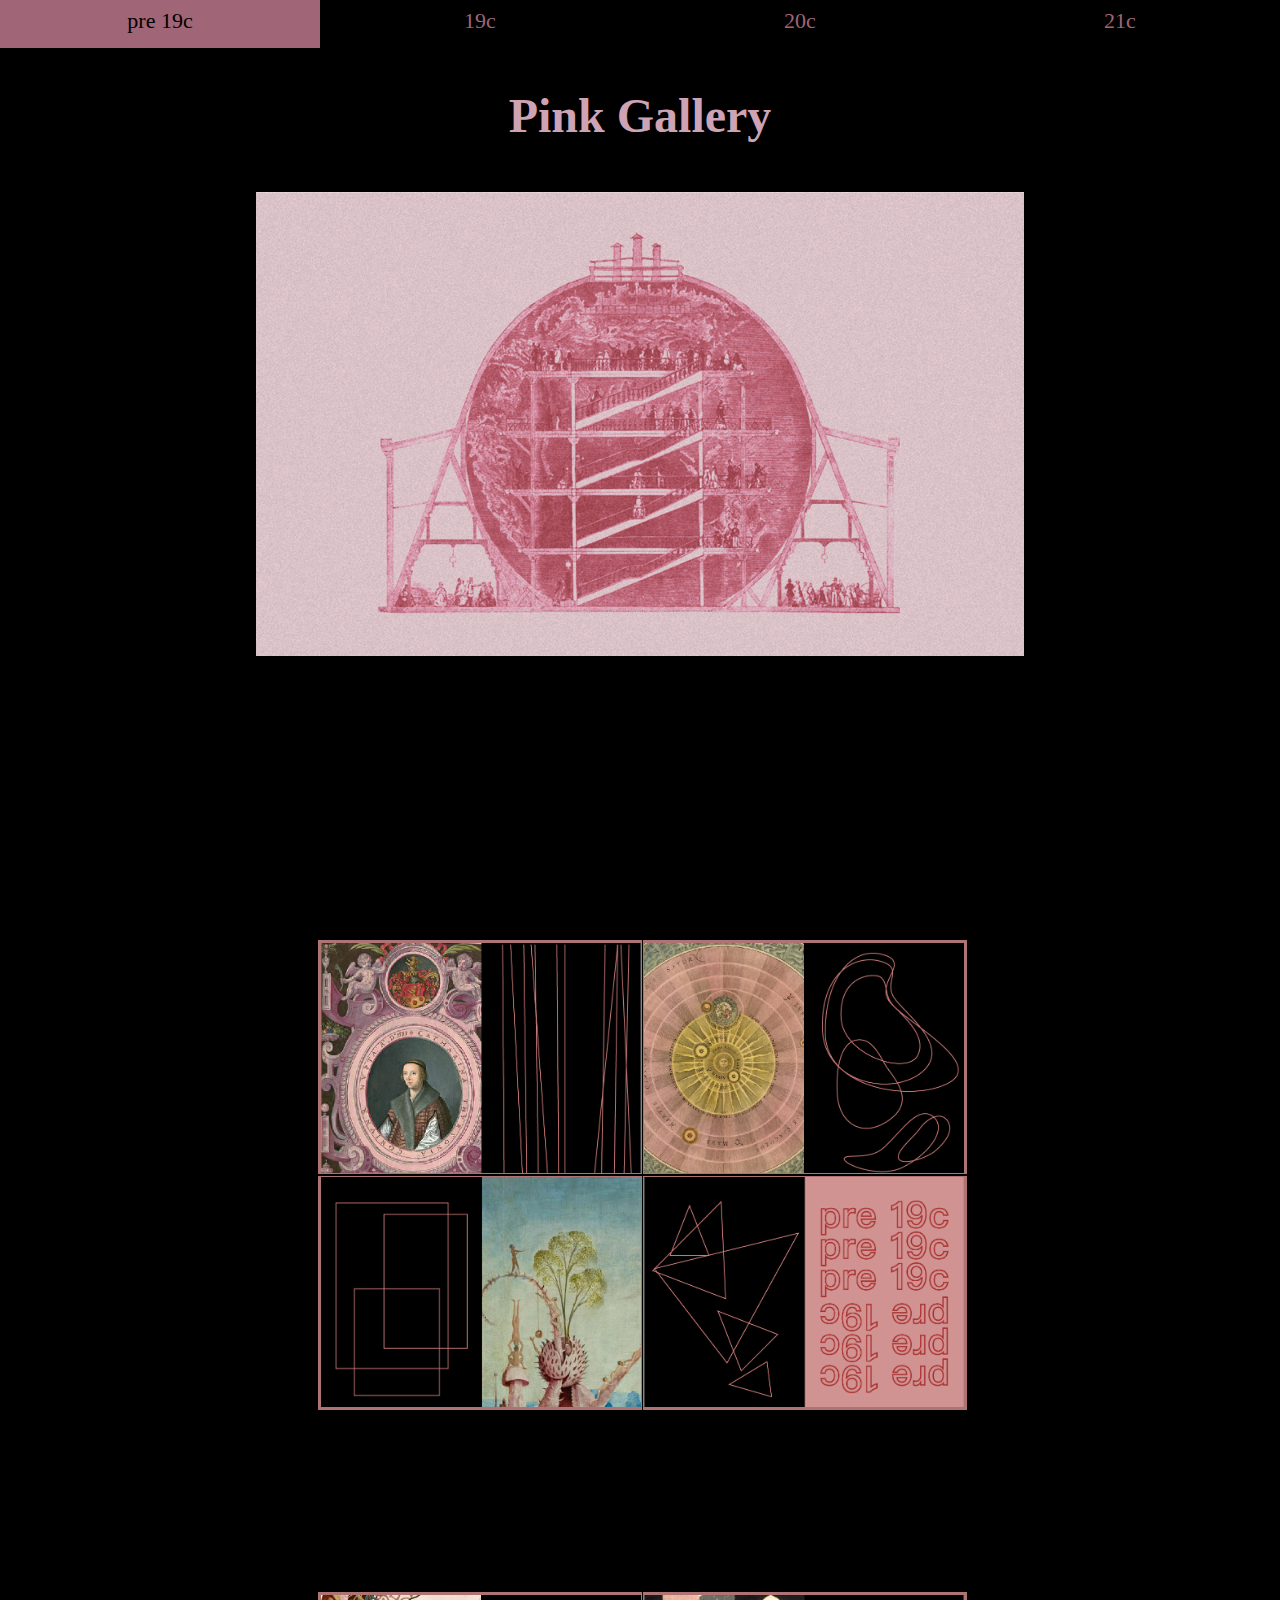
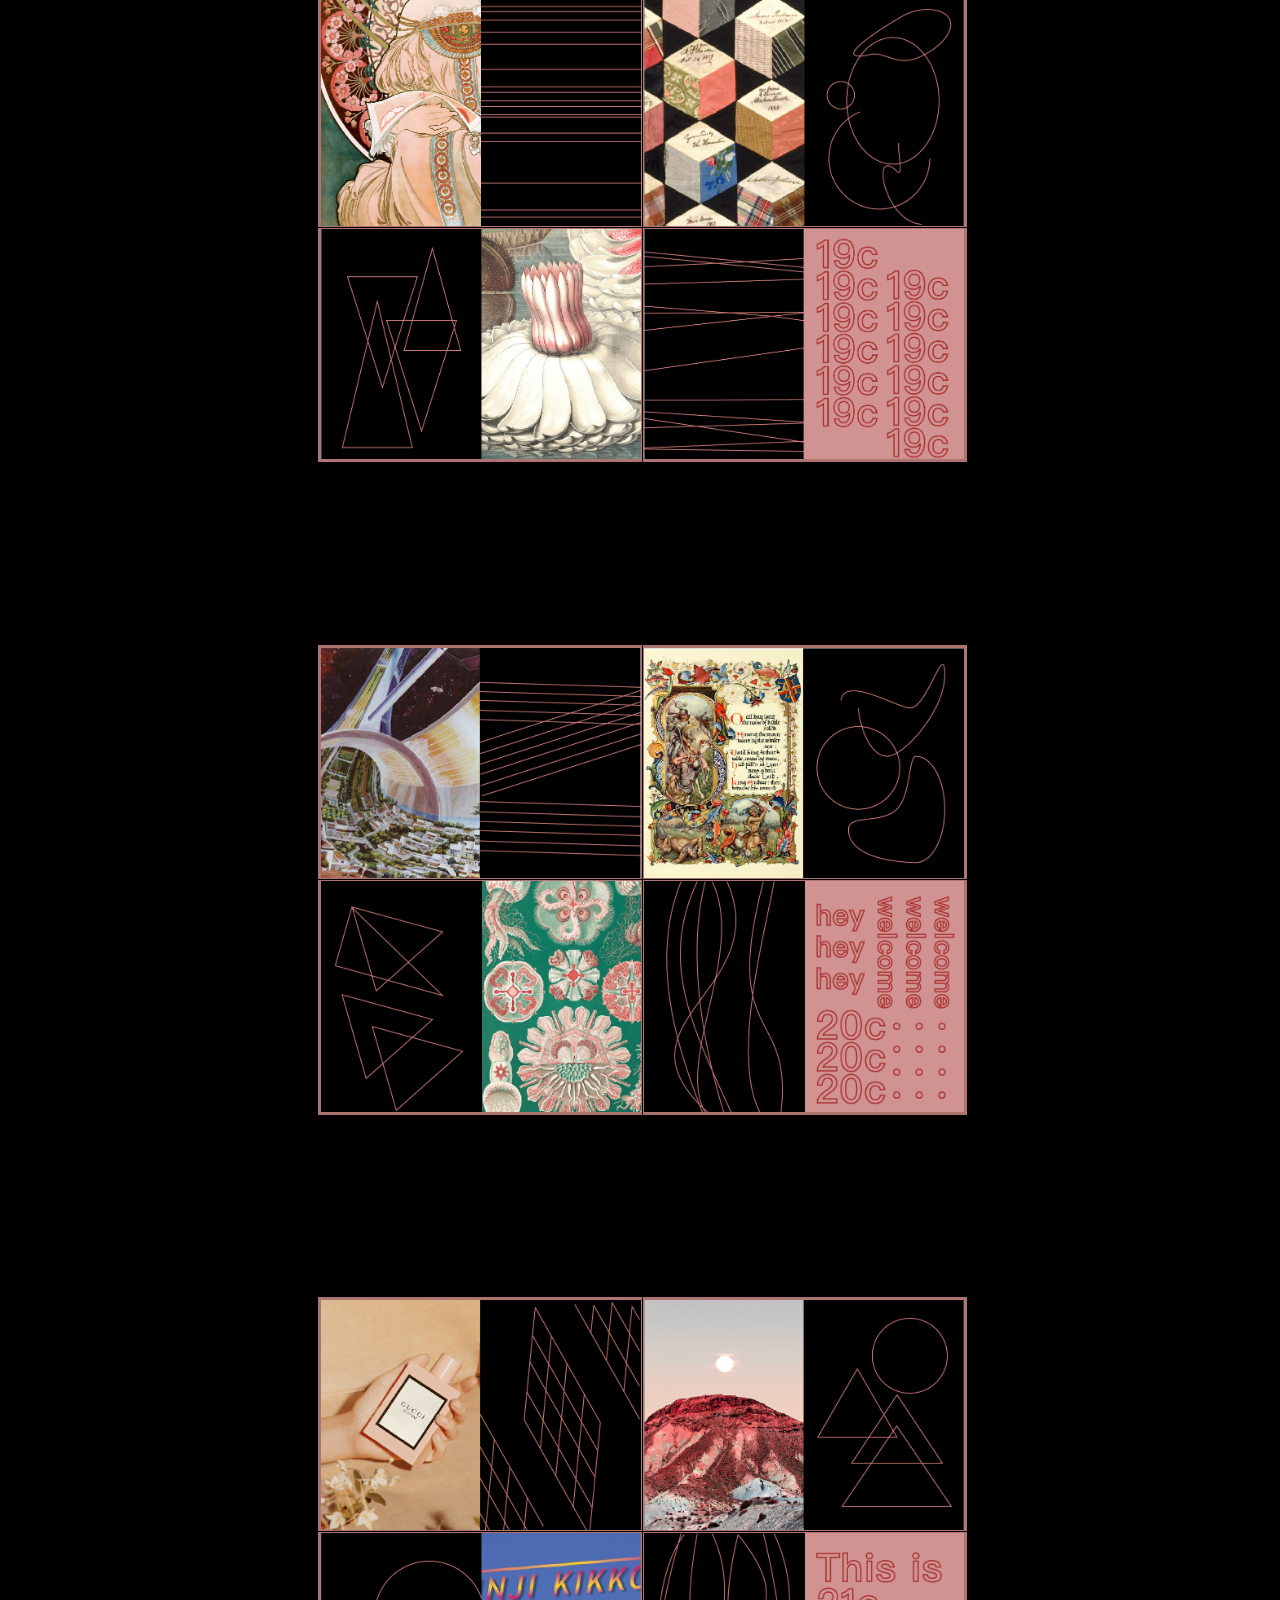
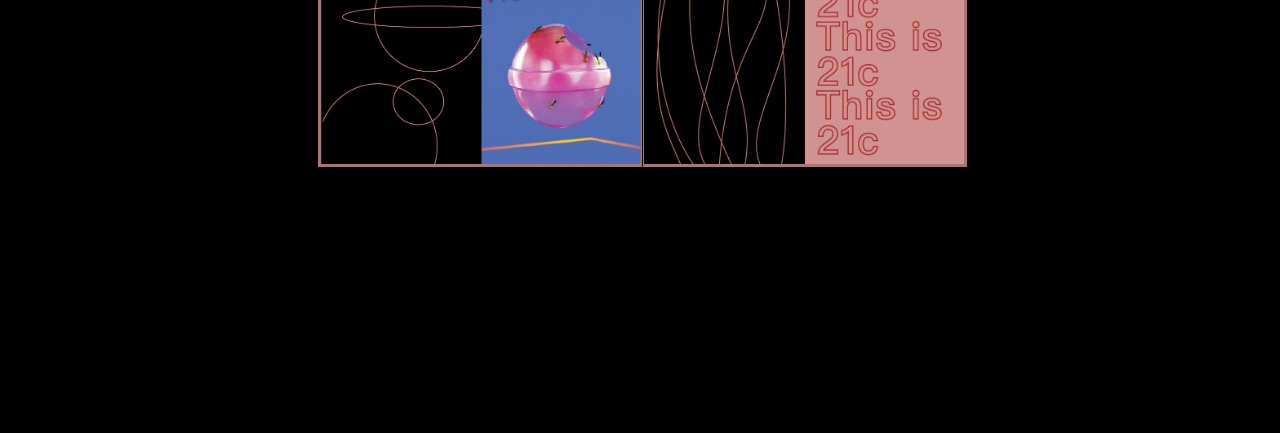
==== commit 1b37ccc7: "list support" ====
--- a/index.html
+++ b/index.html
@@ -3,6 +3,7 @@
 <head>
     <title>Pink Gallery</title>
     <link rel="stylesheet" href="css/css.css"/>
+    <meta charset="UTF-8"/>
 </head>
 <body>
 <div class="root">
@@ -15,136 +16,144 @@
     <div class="replace"></div>
     <div class="headline" id="headline">Pink Gallery</div>
     <div class="head_img_container"><img src="img/center.png"/></div>
-    <div class="content_container">
-        <div id="pre_19c" class="content_box">
+    <div id="pre_19c" class="content_container">
+        <div class="content_box">
             <a href="content.html?c=0&y=1">
             <div class="content content_border1" style="background-image: url('img/pre19c1.png')">
                 <div class="content_description">
-                    <h4>HZYTQL</h4>
-                    <h5>HZY NB</h5>
+                    <h4>Fuggerorum et Fuggerarum</h4>
+                    <h5>Fugger</h5>
                 </div>
             </div>
             </a>
             <a href="content.html?c=0&y=2">
             <div class="content content_border2" style="background-image: url('img/pre19c2.png')">
                 <div class="content_description">
-                    <h4>HZYTQL</h4>
-                    <h5>HZY NB</h5>
+                    <h4>The Celestial Atlas of Andreas Cellarius</h4>
+                    <h5>Andreas Cellarius</h5>
                 </div>
             </div>
             </a>
             <a href="content.html?c=0&y=3">
             <div class="content content_border3" style="background-image: url('img/pre19c3.png')">
                 <div class="content_description">
-                    <h4>HZYTQL</h4>
-                    <h5>HZY NB</h5>
+                    <h4>The Garden of Earthly Delights</h4>
+                    <h5>Hieronymus Bosch</h5>
                 </div>
             </div>
             </a>
+            <a href="list.html?c=0">
             <div class="content content_border4" style="background-image: url('img/pre19c4.png')">
                 <div class="content_description">
                     <h3>View all about<br>pre 19c</h3>
                 </div>
             </div>
+            </a>
         </div>
     </div>
-    <div class="content_container">
-        <div id="19c" class="content_box">
+    <div id="19c" class="content_container">
+        <div class="content_box">
             <a href="content.html?c=1&y=1">
             <div class="content content_border1" style="background-image: url('img/19c1.png')">
                 <div class="content_description">
-                    <h4>HZYTQL</h4>
-                    <h5>HZY NB</h5>
+                    <h4>Reverie</h4>
+                    <h5>Alphonse Mucha</h5>
                 </div>
             </div>
             </a>
             <a href="content.html?c=1&y=2">
             <div class="content content_border2" style="background-image: url('img/19c2.png')">
                 <div class="content_description">
-                    <h4>HZYTQL</h4>
-                    <h5>HZY NB</h5>
+                    <h4>Autographs Quilt</h4>
+                    <h5>Adeline Harris Sears</h5>
                 </div>
             </div>
             </a>
             <a href="content.html?c=1&y=3">
             <div class="content content_border3" style="background-image: url('img/19c3.png')">
                 <div class="content_description">
-                    <h4>HZYTQL</h4>
-                    <h5>HZY NB</h5>
+                    <h4>Chromolithographs of The Great Water Lily</h4>
+                    <h5>William Sharp</h5>
                 </div>
             </div>
             </a>
+            <a href="list.html?c=1">
             <div class="content content_border4" style="background-image: url('img/19c4.png')">
                 <div class="content_description">
                     <h3>View all about<br>19c</h3>
                 </div>
             </div>
+            </a>
         </div>
     </div>
-    <div class="content_container">
-        <div id="20c" class="content_box">
+    <div id="20c" class="content_container">
+        <div class="content_box">
             <a href="content.html?c=2&y=1">
             <div class="content content_border1" style="background-image: url('img/20c1.png')">
                 <div class="content_description">
-                    <h4>HZYTQL</h4>
-                    <h5>HZY NB</h5>
+                    <h4>Space Colony Art</h4>
+                    <h5>Gerard O’Neill</h5>
                 </div>
             </div>
             </a>
             <a href="content.html?c=2&y=2">
             <div class="content content_border2" style="background-image: url('img/20c2.png')">
                 <div class="content_description">
-                    <h4>HZYTQL</h4>
-                    <h5>HZY NB</h5>
+                    <h4>Lord Tennyson’s Morte d’Arthur</h4>
+                    <h5>Alberto Sangorski</h5>
                 </div>
             </div>
             </a>
             <a href="content.html?c=2&y=3">
             <div class="content content_border3" style="background-image: url('img/20c3.png')">
                 <div class="content_description">
-                    <h4>HZYTQL</h4>
-                    <h5>HZY NB</h5>
+                    <h4>Jellyfish</h4>
+                    <h5>Ernst Haeckel</h5>
                 </div>
             </div>
             </a>
+            <a href="list.html?c=2">
             <div class="content content_border4" style="background-image: url('img/20c4.png')">
                 <div class="content_description">
                     <h3>View all about<br>20c</h3>
                 </div>
             </div>
+            </a>
         </div>
     </div>
-    <div class="content_container">
-        <div id="21c" class="content_box">
+    <div id="21c" class="content_container">
+        <div class="content_box">
             <a href="content.html?c=3&y=1">
             <div class="content content_border1" style="background-image: url('img/21c1.png')">
                 <div class="content_description">
-                    <h4>HZYTQL</h4>
-                    <h5>HZY NB</h5>
+                    <h4>Gucci Bloom</h4>
+                    <h5>Gucci</h5>
                 </div>
             </div>
             </a>
             <a href="content.html?c=3&y=2">
             <div class="content content_border2" style="background-image: url('img/21c2.png')">
                 <div class="content_description">
-                    <h4>HZYTQL</h4>
-                    <h5>HZY NB</h5>
+                    <h4>Deserts of The Future</h4>
+                    <h5>Al Mefer</h5>
                 </div>
             </div>
             </a>
             <a href="content.html?c=3&y=3">
             <div class="content content_border3" style="background-image: url('img/21c3.png')">
                 <div class="content_description">
-                    <h4>HZYTQL</h4>
-                    <h5>HZY NB</h5>
+                    <h4>JINJI KIKKO</h4>
+                    <h5>落日飞车</h5>
                 </div>
             </div>
             </a>
+            <a href="list.html?c=2">
             <div class="content content_border4" style="background-image: url('img/21c4.png')">
                 <div class="content_description">
                     <h3>View all about<br>21c</h3>
                 </div>
             </div>
+            </a>
         </div>
     </div>
     <footer></footer>
--- a/css/css.css
+++ b/css/css.css
@@ -23,6 +23,35 @@
     color: white;
     transition: all .6s cubic-bezier(.33, .63, .65, .99);
     -webkit-font-smoothing: antialiased;
+}
+
+a {
+    text-decoration: none;
+    color: inherit;
+}
+
+@media screen and (min-width: 1000px) {
+    header {
+        height: 48px;
+    }
+
+    .nav_items {
+        font-size: 22px;
+        padding-top: 8px;
+        height: 40px;
+    }
+}
+
+@media screen and (max-width: 1000px) {
+    header {
+        height: 64px;
+    }
+
+    .nav_items {
+        font-size: 32px;
+        padding-top: 8px;
+        height: 56px;
+    }
 }
 
 header {
@@ -35,7 +64,6 @@
     top: 0;
     left: 0;
     width: 100vw;
-    height: 48px;
     transition: all .6s cubic-bezier(.33, .63, .65, .99);
     z-index: 100;
 }
@@ -50,9 +78,7 @@
 }
 
 .nav_items {
-    padding-top: 8px;
-    height: 40px;
-    font-size: 22px;
+    display: block;
     cursor: pointer;
     transition: all .6s cubic-bezier(.33, .63, .65, .99);
 }
@@ -82,15 +108,18 @@
 .content_container {
     text-align: center;
     margin-top: 180px;
+    position: relative;
 }
 
 .content_box {
+    position: relative;
     margin: 0 auto;
     display: grid;
+    /**border: 0.15vw solid #ae7473;**/
+    width: 50.36vw;
+    height: 36.9vw;
     grid-template-columns: 50% 50%;
     grid-template-rows: 50% 50%;
-    border: 0.3vw solid #ae7473;
-    width: 50vw;
 }
 
 .content_box > a {
@@ -98,31 +127,11 @@
     color: white;
 }
 
-.content_border1 {
-    border-right: 0.15vw solid #ae7473;
-    border-bottom: 0.15vw solid #ae7473;
-}
-
-.content_border2 {
-    border-left: 0.15vw solid #ae7473;
-    border-bottom: 0.15vw solid #ae7473;
-}
-
-.content_border3 {
-    border-right: 0.15vw solid #ae7473;
-    border-top: 0.15vw solid #ae7473;
-}
-
-.content_border4 {
-    border-left: 0.15vw solid #ae7473;
-    border-top: 0.15vw solid #ae7473;
-}
-
 .content {
-    position: relative;
-    background: black;
-    background-size: 100% 100%;
-    width: 24.9vw;
+    position: absolute;
+    background-repeat: no-repeat;
+    background-size: cover !important;
+    width: 25vw;
     height: 18vw;
 }
 
@@ -145,29 +154,122 @@
     transition: opacity .6s cubic-bezier(.33, .63, .65, .99);
 }
 
+@media screen and (min-width: 1000px) {
+    .content {
+        border: 0.15vw solid #ae7473;
+    }
+
+    .content_description > h3 {
+        font-size: 38px;
+        line-height: 65px;
+    }
+
+    .content_description > h4 {
+        font-size: 30px;
+    }
+
+    .content_description > h5 {
+        font-size: 20px;
+    }
+
+    .content_border1 {
+        left: 0;
+        top: 0;
+        border-top: 0.3vw solid #ae7473 !important;
+        border-left: 0.3vw solid #ae7473 !important;
+    }
+
+    .content_border2 {
+        left: 25.3vw;
+        top: 0;
+        border-top: 0.3vw solid #ae7473 !important;
+        border-right: 0.3vw solid #ae7473 !important;
+        margin-left: 0.15vw;
+    }
+
+    .content_border3 {
+        left: 0;
+        top: 18.4vw;
+        border-bottom: 0.3vw solid #ae7473 !important;
+        border-left: 0.3vw solid #ae7473 !important;
+    }
+
+    .content_border4 {
+        left: 25.3vw;
+        top: 18.4vw;
+        border-bottom: 0.3vw solid #ae7473 !important;
+        border-right: 0.3vw solid #ae7473 !important;
+        margin-left: 0.15vw;
+    }
+}
+
+@media screen and (max-width: 1000px) {
+    .content {
+        border: 0.3vw solid #ae7473;
+    }
+
+    .content_description > h3 {
+        font-size: 36px;
+        line-height: 42px;
+    }
+
+    .content_description > h4 {
+        font-size: 30px;
+        margin-top: 6px !important;
+    }
+
+    .content_description > h5 {
+        font-size: 20px;
+        margin-top: 6px !important;
+    }
+
+    .content_border1 {
+        left: 0;
+        top: 0;
+        border-top: 0.6vw solid #ae7473 !important;
+        border-left: 0.6vw solid #ae7473 !important;
+    }
+
+    .content_border2 {
+        left: 25.5vw;
+        top: 0;
+        border-top: 0.6vw solid #ae7473 !important;
+        border-right: 0.6vw solid #ae7473 !important;
+        margin-left: 0.3vw;
+    }
+
+    .content_border3 {
+        left: 0;
+        top: 18.8vw;
+        border-bottom: 0.6vw solid #ae7473 !important;
+        border-left: 0.6vw solid #ae7473 !important;
+    }
+
+    .content_border4 {
+        left: 25.5vw;
+        top: 18.8vw;
+        border-bottom: 0.6vw solid #ae7473 !important;
+        border-right: 0.6vw solid #ae7473 !important;
+        margin-left: 0.3vw;
+    }
+}
+
 .content_description > h3 {
     font-family: skia2, skia, Arial, sans-serif;
-    font-size: 38px;
-    margin-left: 18px;
-    margin-top: 32px;
-    line-height: 65px;
-    font-weight: 100;
+    font-weight: 100;
+    margin: 24px 18px 0 18px;
 }
 
 .content_description > h4 {
     font-family: skia2, skia, Arial, sans-serif;
-    font-size: 30px;
-    margin-left: 18px;
-    margin-top: 32px;
-    font-weight: 100;
+    font-weight: 100;
+    margin: 24px 18px 0 18px;
 }
 
 .content_description > h5 {
     font-family: skia2, skia, Arial, sans-serif;
-    font-size: 20px;
-    margin-left: 18px;
-    margin-top: 32px;
-    font-weight: 100;
+    font-weight: 100;
+    margin: 24px 18px 0 18px;
 }
 
 footer {
@@ -224,7 +326,9 @@
 }
 
 .color_block:hover {
-    transform: scale(1.25, 1.25);
+    z-index: 50;
+    transform: scale(1.15, 1.15);
+    box-shadow: 0 0 36px rgba(0, 0, 0, 0.2);
 }
 
 .page_details {
@@ -271,6 +375,10 @@
     margin: 0 12vw;
 }
 
+.page_story_container {
+    position: relative;
+}
+
 .more_ul {
     position: relative;
     list-style-type: none;
@@ -299,7 +407,69 @@
 }
 
 .more_container_active {
-    z-index: 200;
+    z-index: 50;
     transform: scale(1.15, 1.15);
     box-shadow: 0 0 125px rgba(0, 0, 0, 0.2);
+}
+
+.more_container {
+    transform: scale(0.8, 0.8);
+}
+
+.list_root {
+    margin-top: 81px;
+}
+
+@media screen and (min-width: 1000px) {
+    .list_container {
+        width: 50vw;
+    }
+}
+
+@media screen and (max-width: 1000px) {
+    .list_container {
+        width: 60vw;
+    }
+}
+
+.list_container {
+    border: 3px #ad7372 solid;
+    display: grid;
+    grid-template-columns: 40% 60%;
+    margin: 0 auto 100px auto;
+    padding: 60px 30px;
+    height: auto;
+}
+
+.list_left > img {
+    width: 100%;
+}
+
+.list_left {
+    margin-right: 50px;
+}
+
+.list_right > h3 {
+    font-family: skia2, skia, Arial, sans-serif;
+    font-weight: 400;
+    font-size: 33px;
+    color: #F2D6DC;
+    margin: 0 auto 25px auto;
+}
+
+.list_right > h4 {
+    font-family: skia2, skia, Arial, sans-serif;
+    font-weight: 100;
+    font-size: 20px;
+    line-height: 24px;
+    color: #CCB8BE;
+}
+
+.list_right > p {
+    margin-top: 50px;
+    font-family: skia2, skia, Arial, sans-serif;
+    font-weight: 100;
+    font-size: 20px;
+    line-height: 24px;
+    color: #CCB8BE;
 }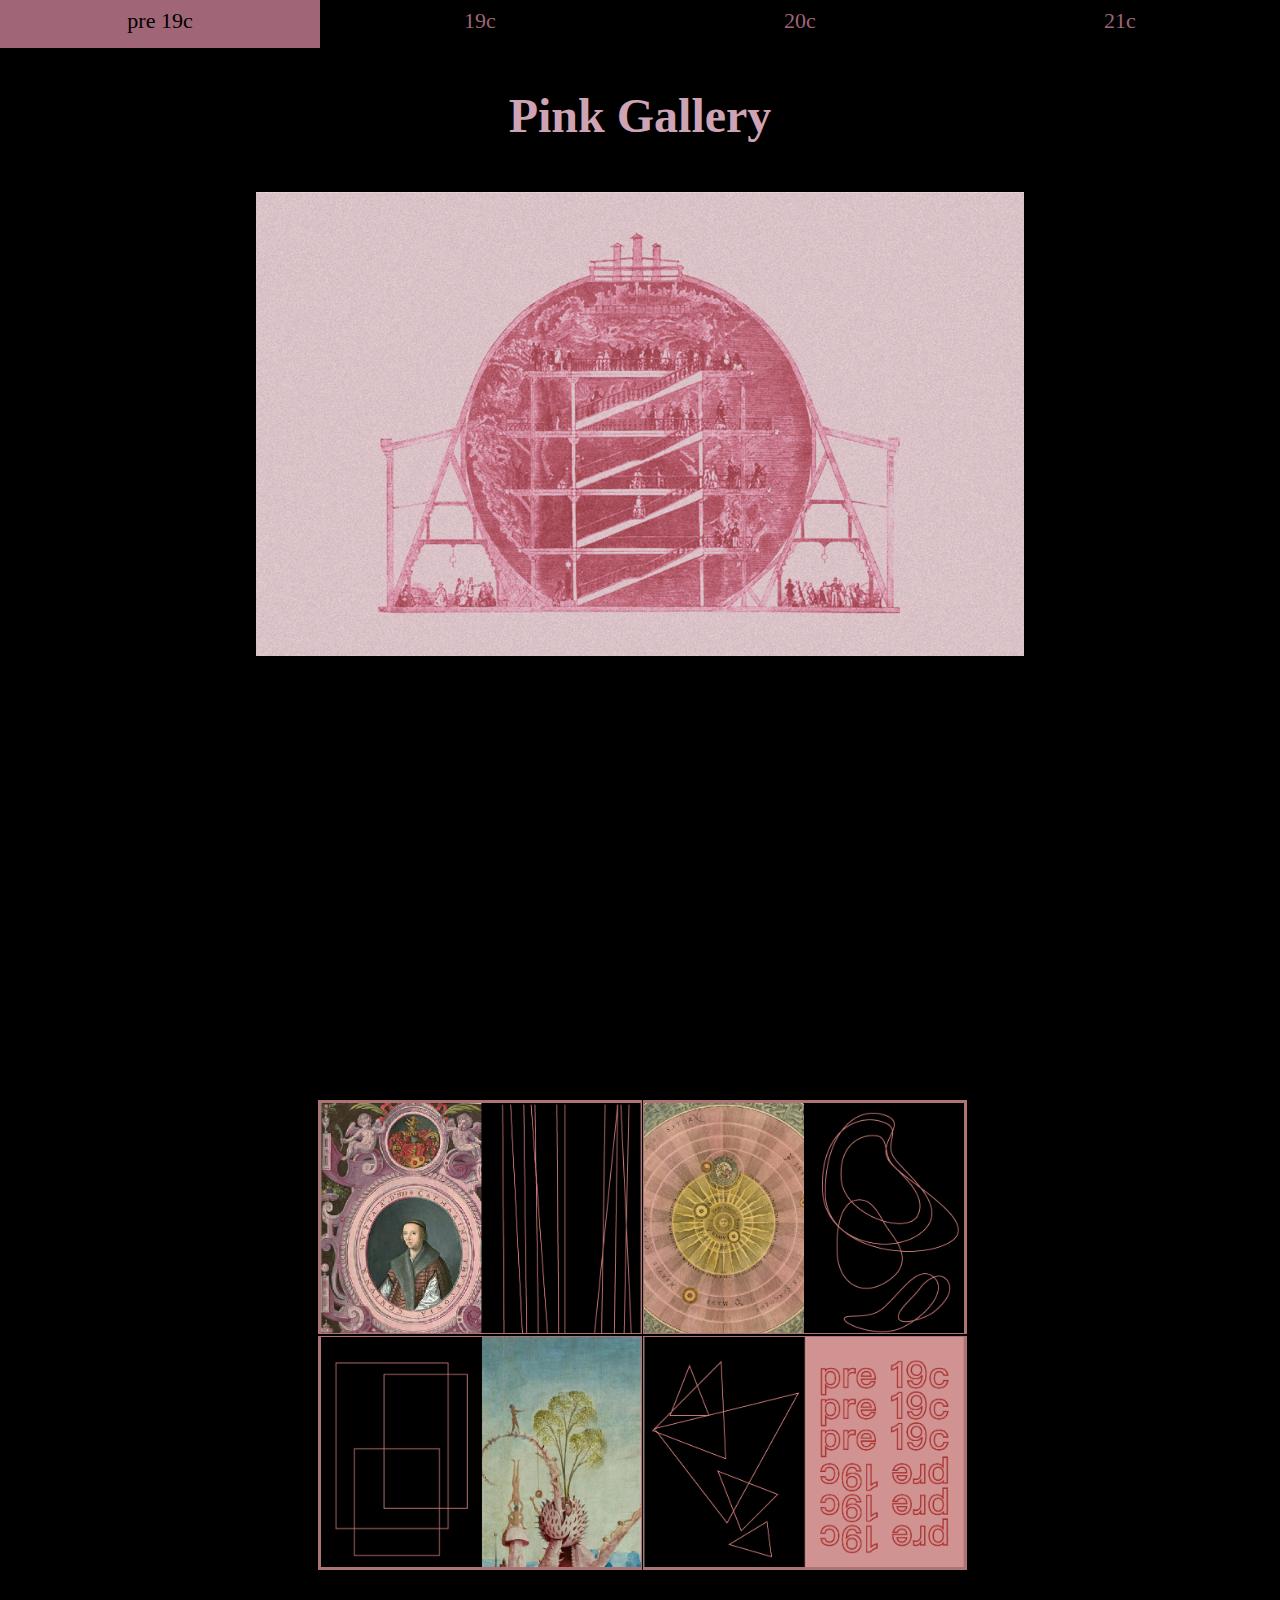
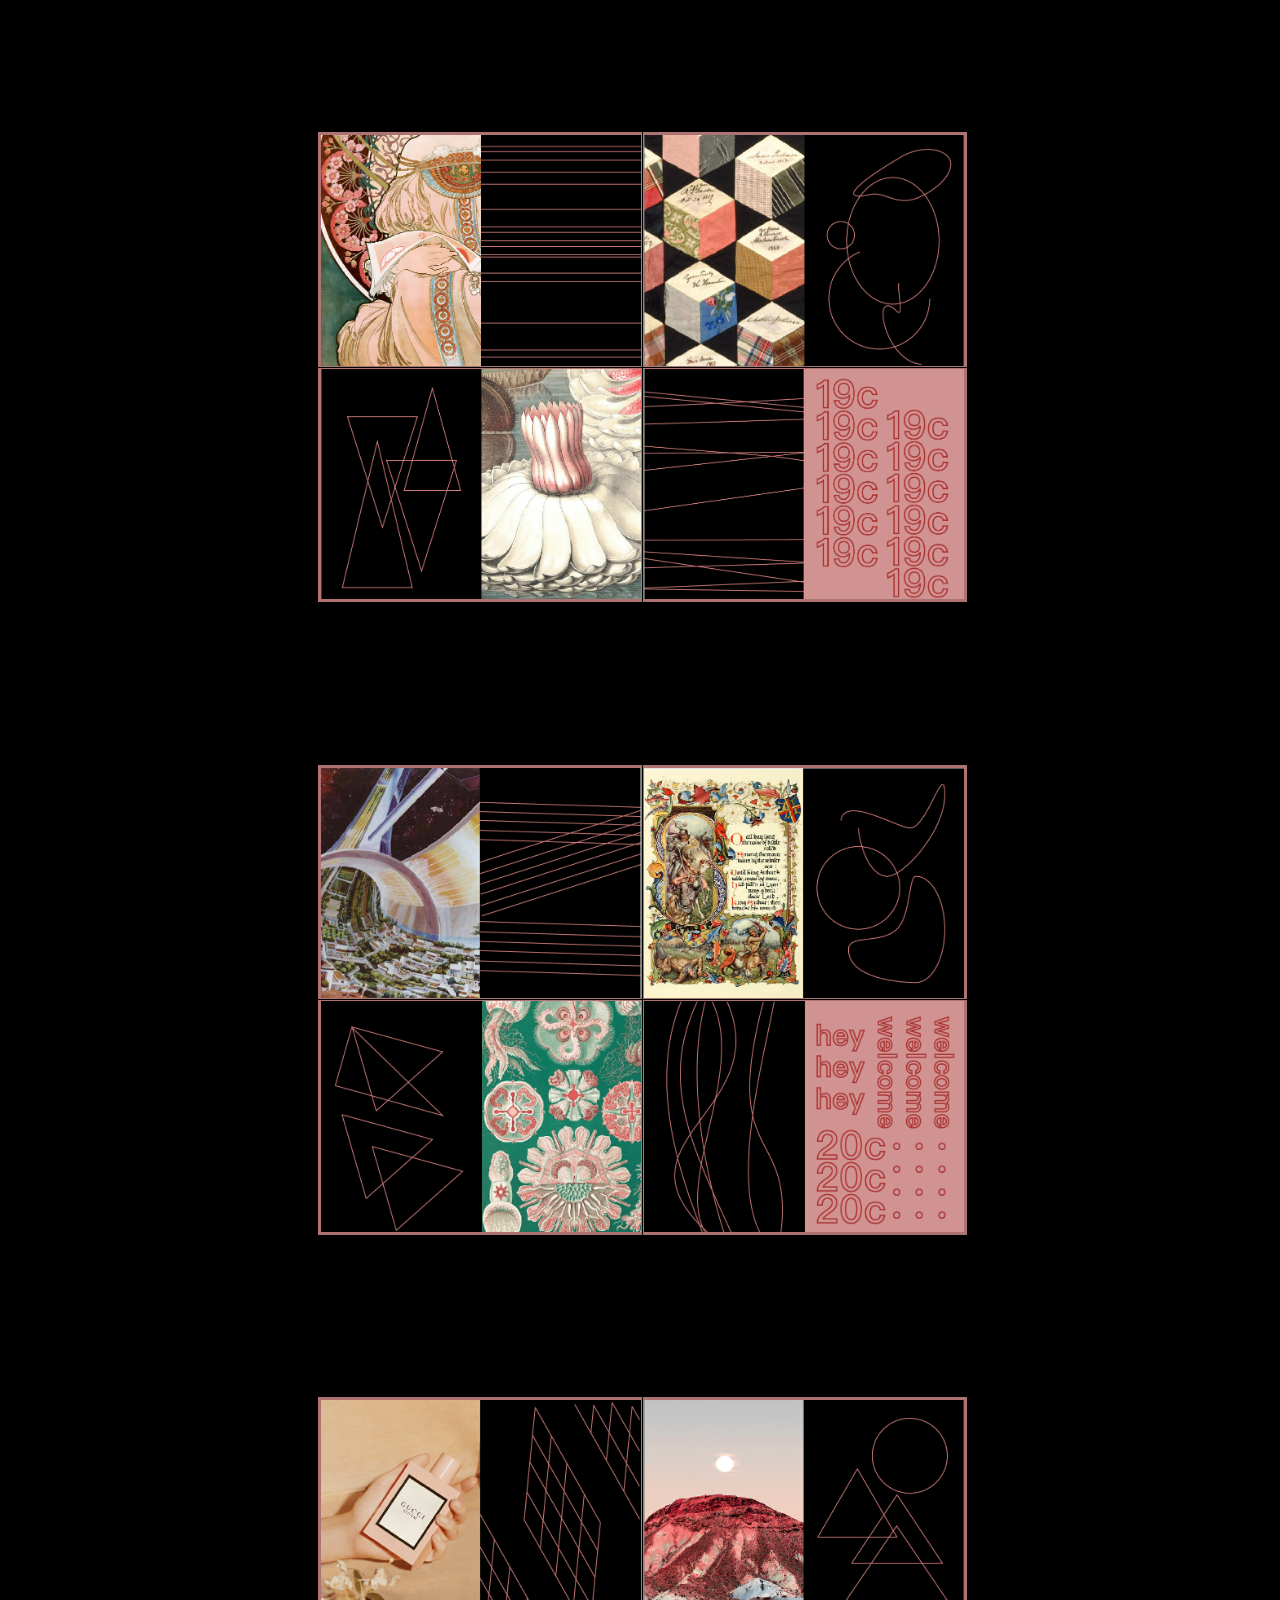
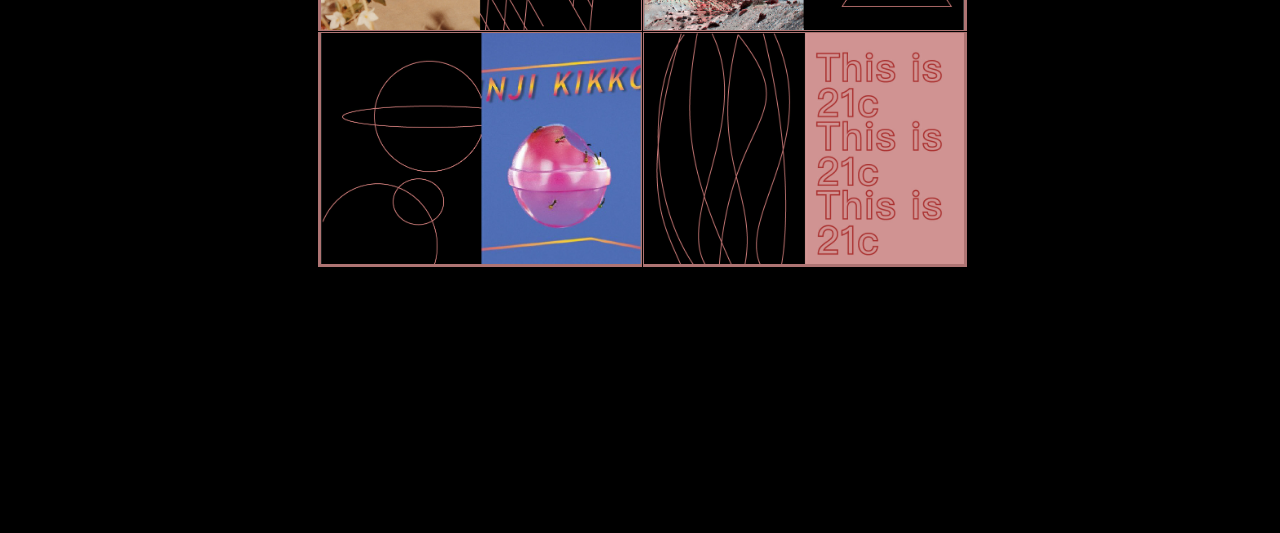
==== commit 2c7b24db: "little change" ====
--- a/index.html
+++ b/index.html
@@ -16,6 +16,7 @@
     <div class="replace"></div>
     <div class="headline" id="headline">Pink Gallery</div>
     <div class="head_img_container"><img src="img/center.png"/></div>
+    <div id="pre_19c_nav" class="content_nav_split"></div>
     <div id="pre_19c" class="content_container">
         <div class="content_box">
             <a href="content.html?c=0&y=1">
@@ -51,6 +52,7 @@
             </a>
         </div>
     </div>
+    <div id="19c_nav" class="content_nav_split"></div>
     <div id="19c" class="content_container">
         <div class="content_box">
             <a href="content.html?c=1&y=1">
@@ -86,6 +88,7 @@
             </a>
         </div>
     </div>
+    <div id="20c_nav" class="content_nav_split"></div>
     <div id="20c" class="content_container">
         <div class="content_box">
             <a href="content.html?c=2&y=1">
@@ -121,6 +124,7 @@
             </a>
         </div>
     </div>
+    <div id="21c_nav" class="content_nav_split"></div>
     <div id="21c" class="content_container">
         <div class="content_box">
             <a href="content.html?c=3&y=1">
--- a/css/css.css
+++ b/css/css.css
@@ -105,9 +105,13 @@
     width: 60vw;
 }
 
+.content_nav_split {
+    height: 60px;
+}
+
 .content_container {
     text-align: center;
-    margin-top: 180px;
+    margin-top: 100px;
     position: relative;
 }
 
@@ -278,6 +282,7 @@
 
 .page_title {
     font-family: skia2, skia, Arial, sans-serif;
+    padding: 72px 0;
     font-size: 38px;
     margin-top: 64px;
     color: #F9E1E9;
@@ -406,14 +411,18 @@
     position: relative;
 }
 
+.more_container_noactive {
+    transform: scale(0.8, 0.8);
+    cursor: pointer;
+}
+
 .more_container_active {
-    z-index: 50;
     transform: scale(1.15, 1.15);
     box-shadow: 0 0 125px rgba(0, 0, 0, 0.2);
 }
 
 .more_container {
-    transform: scale(0.8, 0.8);
+    transition: all .6s cubic-bezier(.33, .63, .65, .99);
 }
 
 .list_root {
@@ -430,6 +439,14 @@
     .list_container {
         width: 60vw;
     }
+}
+
+.list_img_container {
+    width: 18vw;
+    height: 18vw;
+    position: absolute;
+    overflow: hidden;
+    background-position: center;
 }
 
 .list_container {
@@ -441,11 +458,10 @@
     height: auto;
 }
 
-.list_left > img {
-    width: 100%;
-}
 
 .list_left {
+    position: relative;
+    text-align: center;
     margin-right: 50px;
 }
 
@@ -472,4 +488,4 @@
     font-size: 20px;
     line-height: 24px;
     color: #CCB8BE;
-}+}
